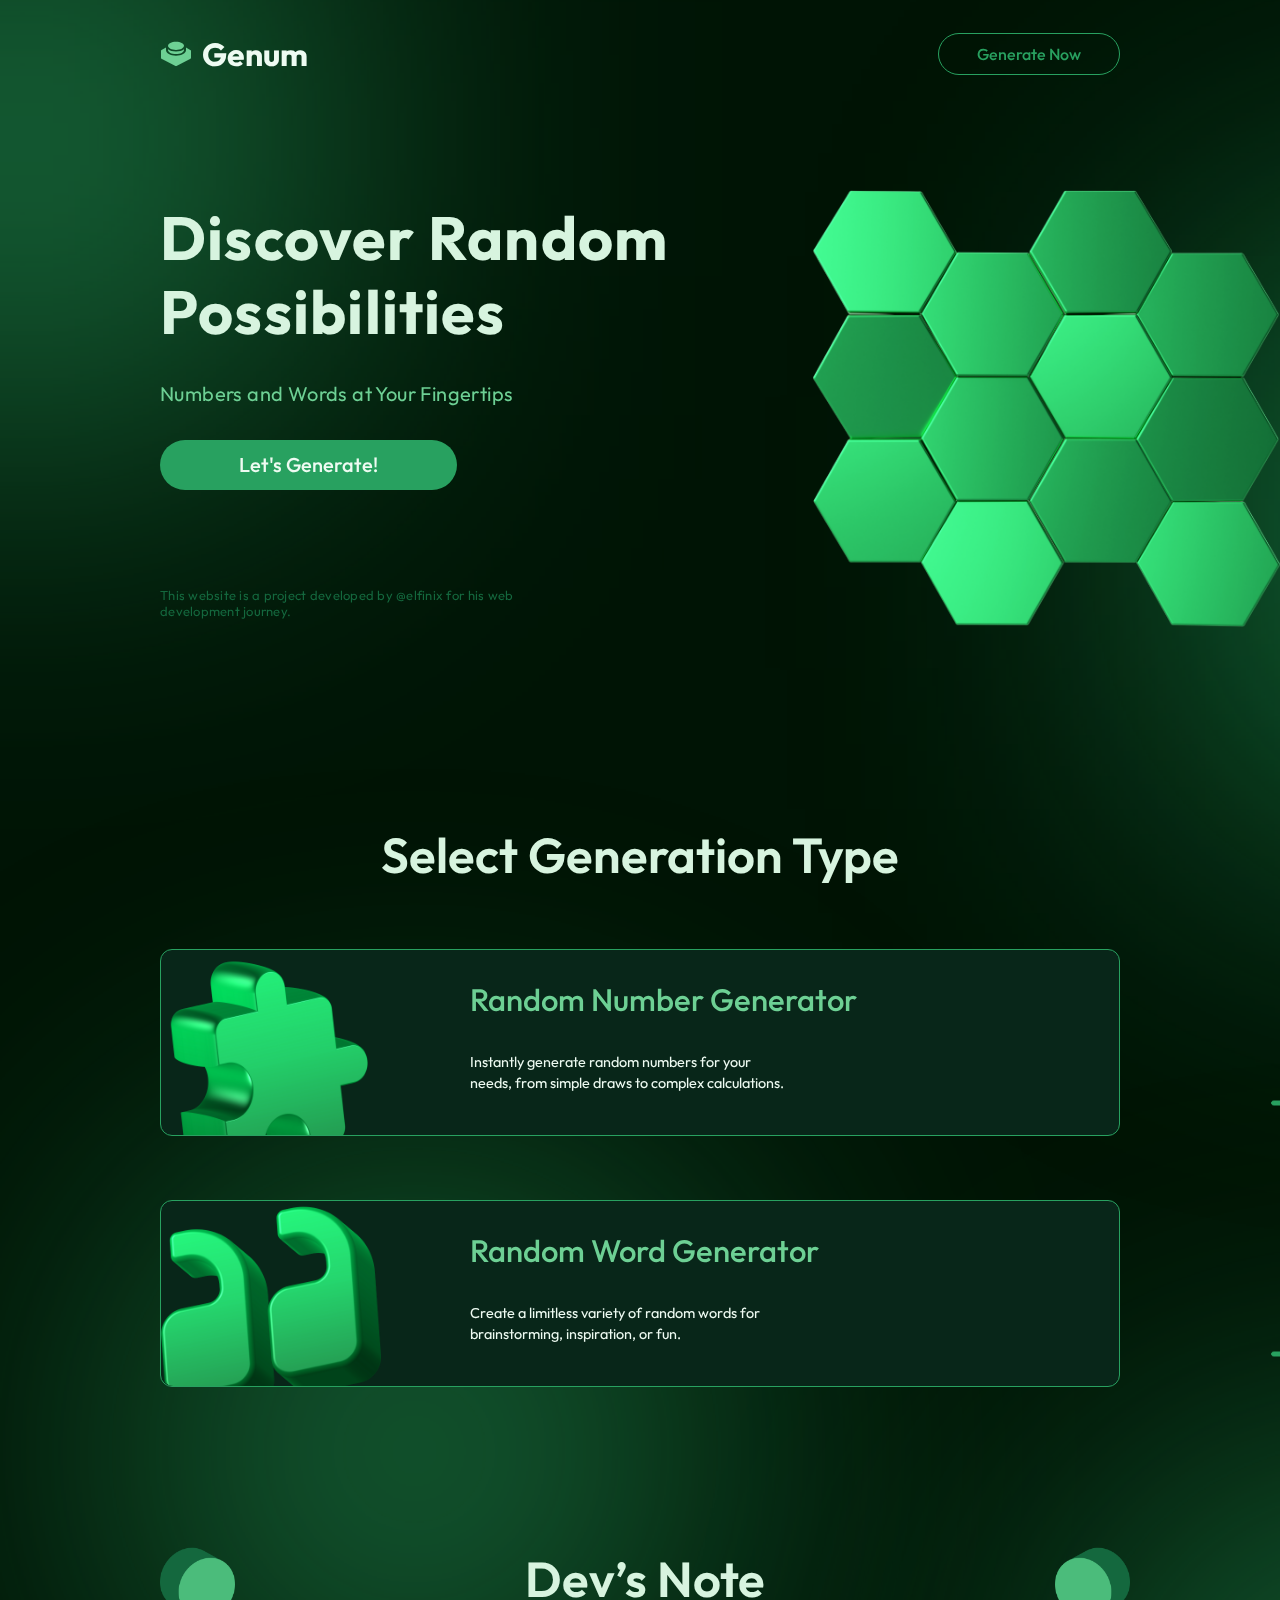
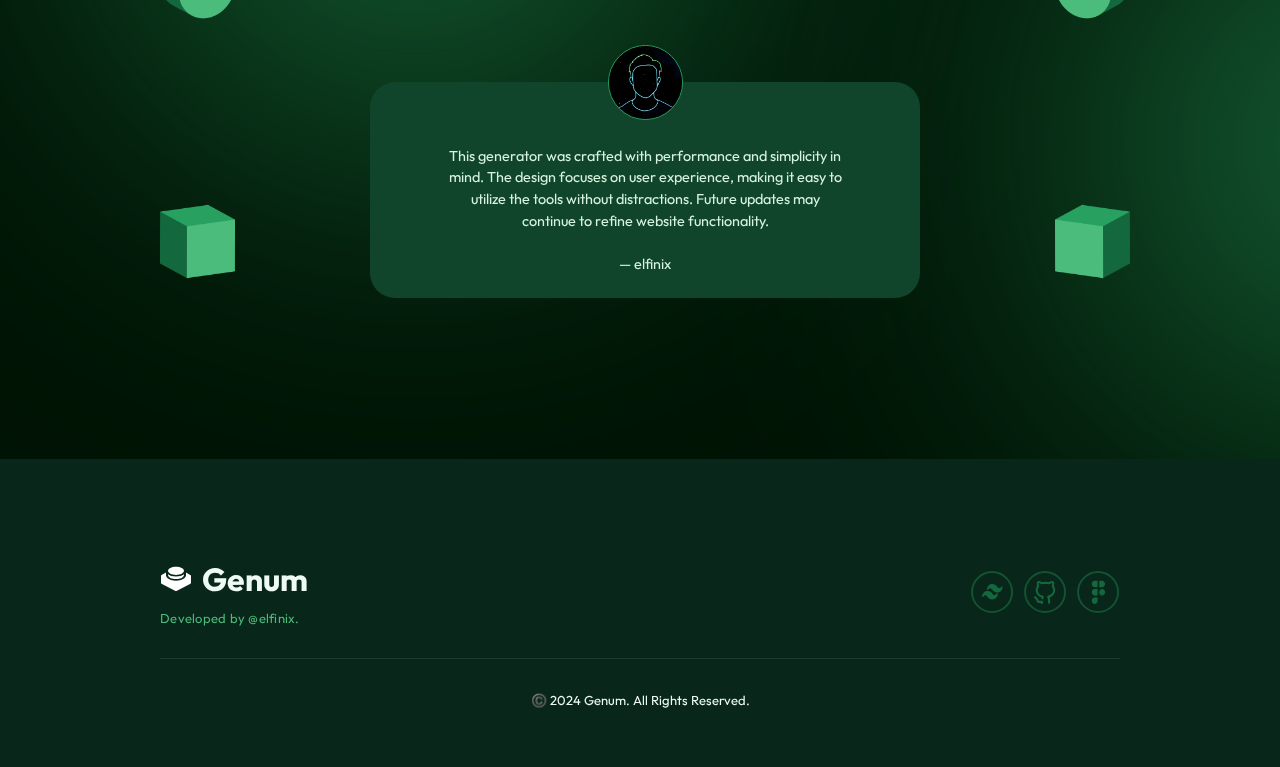
==== index.html @ 38b7992d "Initial commit" ====
<!DOCTYPE html>
<html lang="en">
    <head>
        <meta charset="UTF-8" />
        <meta name="viewport" content="width=device-width, initial-scale=1.0" />
        <meta
            name="description"
            content="Genum is a random generator tool that provides random numbers and words for your needs."
        />
        <meta
            name="keywords"
            content="random generator, random number generator, random word generator"
        />
        <meta name="author" content="elfinix" />
        <link rel="stylesheet" href="./src/css/index.css" />
        <link rel="stylesheet" href="./src/css/global.css" />
        <link rel="stylesheet" href="./src/css/header.css" />
        <link rel="stylesheet" href="./src/css/footer.css" />
        <link rel="stylesheet" href="./src/css/blobs.css" />
        <link rel="icon" href="/src/images/favicon.ico" type="image/x-icon" />
        <title>Genum: Your Random Generator</title>
    </head>

    <body>
        <!-- Background Elements -->
        <div class="blob__blur1"></div>
        <div class="blob__blur2"></div>
        <div class="blob__blur3"></div>
        <div class="blob__blur4"></div>

        <!-- Header -->
        <header class="header__container container">
            <a href="index.html">
                <div class="header__logo">
                    <svg
                        class="logo__svg"
                        xmlns="http://www.w3.org/2000/svg"
                        width="22"
                        height="18"
                        viewBox="0 0 22 18"
                        fill="none"
                    >
                        <g clip-path="url(#clip0_18_470)">
                            <path
                                d="M11 6.1875C7.90625 6.1875 5.5 4.95 5.5 3.375C5.5 1.8 7.90625 0.5625 11 0.5625C14.0938 0.5625 16.5 1.8 16.5 3.375C16.5 4.95 14.0938 6.1875 11 6.1875Z"
                                fill="#6DD094"
                            />
                            <path
                                d="M11 7.31245C8.73125 7.31245 6.7375 6.74995 5.5 5.7937V6.18745C5.5 7.76245 7.90625 8.99995 11 8.99995C14.0938 8.99995 16.5 7.76245 16.5 6.18745V5.7937C15.2625 6.74995 13.2687 7.31245 11 7.31245Z"
                                fill="#6DD094"
                            />
                            <path
                                d="M21.2437 6.5813C21.2437 6.52505 21.2437 6.52505 21.2437 6.5813C21.175 6.4688 21.175 6.41255 21.1063 6.41255L21.0375 6.3563L17.875 4.61255V6.18755C17.875 8.43755 14.9187 10.125 11 10.125C7.08125 10.125 4.125 8.43755 4.125 6.18755V4.61255L1.03125 6.2438C0.9625 6.2438 0.9625 6.30005 0.9625 6.30005C0.89375 6.3563 0.89375 6.41255 0.825 6.4688C0.825 6.4688 0.825 6.4688 0.825 6.52505C0.6875 6.63755 0.6875 6.6938 0.6875 6.75005V11.8125C0.6875 11.9813 0.825 12.2063 1.03125 12.2625L10.6562 17.325H10.725H10.7937C10.8625 17.325 10.9312 17.3813 11 17.3813C11.0688 17.3813 11.1375 17.3813 11.2062 17.325H11.275H11.3438L20.9688 12.2625C21.175 12.15 21.3125 11.9813 21.3125 11.8125V6.75005C21.3125 6.6938 21.3125 6.63755 21.2437 6.5813Z"
                                fill="#6DD094"
                            />
                        </g>
                        <defs>
                            <clipPath id="clip0_18_470">
                                <rect width="22" height="18" fill="white" />
                            </clipPath>
                        </defs>
                    </svg>
                    <h1 class="logo__text">Genum</h1>
                </div>
            </a>

            <div class="header__action">
                <a href="index.html#generate">
                    <button class="header__button">Generate Now</button>
                </a>
            </div>
        </header>

        <main>
            <!-- Hero -->
            <section class="hero__container container">
                <div class="hero__left">
                    <div class="hero__left__feat">
                        <h1 class="hero__h1">Discover Random Possibilities</h1>
                        <p class="hero__caption">
                            Numbers and Words at Your Fingertips
                        </p>
                        <a href="index.html#generate">
                            <button class="hero__button">
                                Let's Generate!
                            </button>
                        </a>
                    </div>
                    <p class="hero__note">
                        This website is a project developed by @elfinix for his
                        web development journey.
                    </p>
                </div>
                <div class="hero__right">
                    <img
                        src="./src/images/hero-img.png"
                        alt=""
                        class="hero__img"
                    />
                </div>
            </section>

            <!-- Generation Type -->
            <section class="menu__container container" id="generate">
                <h2 class="landing__h2">Select Generation Type</h2>
                <a href="./number-generator.html">
                    <div class="gen__container">
                        <div class="img__container">
                            <img
                                src="./src/images/menu_num.png"
                                alt=""
                                class="gen_img"
                            />
                        </div>
                        <div class="gen-text__container">
                            <h3 class="gen__title clickable__title">
                                Random Number Generator
                            </h3>
                            <p class="gen__body">
                                Instantly generate random numbers for your
                                needs, from simple draws to complex
                                calculations.
                            </p>
                        </div>
                        <svg
                            class="gen__arow"
                            xmlns="http://www.w3.org/2000/svg"
                            width="28"
                            height="26"
                            viewBox="0 0 28 26"
                            fill="none"
                        >
                            <path
                                d="M14.0629 1.09252L14.0629 1.09253C13.3124 1.87195 13.3124 3.12806 14.0629 3.90748L14.0629 3.90749L20.8928 11H2.44445C1.35295 11 0.5 11.9134 0.5 13C0.5 14.0867 1.35295 15 2.44445 15H20.8928L14.0629 22.0926C13.3124 22.8719 13.3124 24.1281 14.0629 24.9075C14.8237 25.6975 16.0653 25.6975 16.826 24.9075L26.9371 14.4075C27.6876 13.6281 27.6876 12.3719 26.9371 11.5925L16.826 1.09252C16.826 1.09252 16.826 1.09252 16.826 1.09252C16.0653 0.302492 14.8237 0.302495 14.0629 1.09252Z"
                                fill="#28A160"
                                stroke="#28A160"
                            />
                        </svg>
                    </div>
                </a>

                <a href="./word-generator.html">
                    <div class="gen__container">
                        <div class="img__container">
                            <img
                                src="./src/images/menu_text.png"
                                alt=""
                                class="gen_img"
                            />
                        </div>
                        <div class="gen-text__container">
                            <h3 class="gen__title clickable__title">
                                Random Word Generator
                            </h3>
                            <p class="gen__body">
                                Create a limitless variety of random words for
                                brainstorming, inspiration, or fun.
                            </p>
                        </div>
                        <svg
                            class="gen__arow"
                            xmlns="http://www.w3.org/2000/svg"
                            width="28"
                            height="26"
                            viewBox="0 0 28 26"
                            fill="none"
                        >
                            <path
                                d="M14.0629 1.09252L14.0629 1.09253C13.3124 1.87195 13.3124 3.12806 14.0629 3.90748L14.0629 3.90749L20.8928 11H2.44445C1.35295 11 0.5 11.9134 0.5 13C0.5 14.0867 1.35295 15 2.44445 15H20.8928L14.0629 22.0926C13.3124 22.8719 13.3124 24.1281 14.0629 24.9075C14.8237 25.6975 16.0653 25.6975 16.826 24.9075L26.9371 14.4075C27.6876 13.6281 27.6876 12.3719 26.9371 11.5925L16.826 1.09252C16.826 1.09252 16.826 1.09252 16.826 1.09252C16.0653 0.302492 14.8237 0.302495 14.0629 1.09252Z"
                                fill="#28A160"
                                stroke="#28A160"
                            />
                        </svg>
                    </div>
                </a>
            </section>

            <!-- Dev's Note -->
            <section class="dev__container container">
                <div class="graphic__container">
                    <img
                        src="./src/images/el_circle.png"
                        alt=""
                        class="el__circle"
                    />
                    <img
                        src="./src/images/el_square.png"
                        alt=""
                        class="el__square"
                    />
                </div>
                <div class="dev-main__container">
                    <h2 class="dev__h2">Dev’s Note</h2>
                    <div class="dev-quote__container">
                        <div class="dev-image__holder">
                            <img
                                src="./src/images/dev.jpg"
                                alt=""
                                class="dev__image"
                            />
                        </div>
                        <p class="dev__quote">
                            This generator was crafted with performance and
                            simplicity in mind. The design focuses on user
                            experience, making it easy to utilize the tools
                            without distractions. Future updates may continue to
                            refine website functionality.<br /><br />— elfinix
                        </p>
                    </div>
                    <div class="dev__rect"></div>
                </div>

                <div class="graphic__container">
                    <img
                        src="./src/images/el_circle.png"
                        alt=""
                        class="el__circle el--reversed"
                    />
                    <img
                        src="./src/images/el_square.png"
                        alt=""
                        class="el__square el--reversed"
                    />
                </div>
            </section>
        </main>

        <!-- Footer -->
        <footer class="footer__container container">
            <div class="footer__group">
                <div class="footer__system-info">
                    <div class="footer__logo">
                        <svg
                            class="logo__svg"
                            xmlns="http://www.w3.org/2000/svg"
                            width="22"
                            height="18"
                            viewBox="0 0 22 18"
                            fill="none"
                        >
                            <g clip-path="url(#clip0_48_561)">
                                <path
                                    d="M11 6.1875C7.90625 6.1875 5.5 4.95 5.5 3.375C5.5 1.8 7.90625 0.5625 11 0.5625C14.0938 0.5625 16.5 1.8 16.5 3.375C16.5 4.95 14.0938 6.1875 11 6.1875Z"
                                    fill="white"
                                />
                                <path
                                    d="M11 7.31245C8.73125 7.31245 6.7375 6.74995 5.5 5.7937V6.18745C5.5 7.76245 7.90625 8.99995 11 8.99995C14.0938 8.99995 16.5 7.76245 16.5 6.18745V5.7937C15.2625 6.74995 13.2688 7.31245 11 7.31245Z"
                                    fill="white"
                                />
                                <path
                                    d="M21.2437 6.5813C21.2437 6.52505 21.2437 6.52505 21.2437 6.5813C21.175 6.4688 21.175 6.41255 21.1063 6.41255L21.0375 6.3563L17.875 4.61255V6.18755C17.875 8.43755 14.9187 10.125 11 10.125C7.08125 10.125 4.125 8.43755 4.125 6.18755V4.61255L1.03125 6.2438C0.9625 6.2438 0.9625 6.30005 0.9625 6.30005C0.89375 6.3563 0.89375 6.41255 0.825 6.4688C0.825 6.4688 0.825 6.4688 0.825 6.52505C0.6875 6.63755 0.6875 6.6938 0.6875 6.75005V11.8125C0.6875 11.9813 0.825 12.2063 1.03125 12.2625L10.6562 17.325H10.725H10.7937C10.8625 17.325 10.9312 17.3813 11 17.3813C11.0688 17.3813 11.1375 17.3813 11.2062 17.325H11.275H11.3438L20.9688 12.2625C21.175 12.15 21.3125 11.9813 21.3125 11.8125V6.75005C21.3125 6.6938 21.3125 6.63755 21.2437 6.5813Z"
                                    fill="white"
                                />
                            </g>
                            <defs>
                                <clipPath id="clip0_48_561">
                                    <rect width="22" height="18" fill="white" />
                                </clipPath>
                            </defs>
                        </svg>
                        <h1>Genum</h1>
                    </div>
                    <p class="footer__developer">Developed by @elfinix.</p>
                </div>
                <div class="footer__array-logo">
                    <svg
                        class="footer__logo-conns"
                        id="tailwindLogo"
                        xmlns="http://www.w3.org/2000/svg"
                        width="43"
                        height="42"
                        viewBox="0 0 43 42"
                        fill="none"
                    >
                        <circle
                            cx="21.0645"
                            cy="21"
                            r="20"
                            stroke="#135233"
                            stroke-width="2"
                        />
                        <path
                            d="M21.3416 13C19.9269 13 18.7106 13.4263 17.7559 14.3399C16.8081 15.247 16.188 16.5674 15.844 18.2133C15.769 18.5724 15.9327 18.9406 16.2343 19.091C16.536 19.2414 16.8908 19.1317 17.0803 18.8296C17.5169 18.1332 17.9528 17.7148 18.3717 17.5001C18.7773 17.2921 19.2146 17.25 19.7154 17.3998C20.2208 17.5509 20.6121 17.9936 21.2263 18.7394L21.2462 18.7635C21.7092 19.3258 22.274 20.0117 23.0466 20.5439C23.8482 21.0961 24.8458 21.4671 26.1679 21.4671C27.5825 21.4671 28.7988 21.0408 29.7536 20.1272C30.7013 19.2201 31.3214 17.8997 31.6654 16.2539C31.7404 15.8947 31.5767 15.5265 31.275 15.3761C30.9735 15.2257 30.6185 15.3354 30.4291 15.6375C29.9925 16.3339 29.5567 16.7523 29.1377 16.967C28.7321 17.175 28.2948 17.2171 27.794 17.0673C27.2886 16.9162 26.8973 16.4735 26.2831 15.7277L26.2633 15.7036C25.8002 15.1413 25.2354 14.4554 24.4629 13.9232C23.6612 13.371 22.6637 13 21.3416 13Z"
                            fill="#14683E"
                        />
                        <path
                            d="M16.5157 19.9277C15.101 19.9277 13.8847 20.354 12.93 21.2676C11.9822 22.1747 11.3621 23.4951 11.0181 25.141C10.943 25.5002 11.1067 25.8683 11.4084 26.0187C11.7101 26.1691 12.0649 26.0595 12.2544 25.7573C12.691 25.061 13.1269 24.6425 13.5457 24.4278C13.9514 24.2199 14.3886 24.1777 14.8895 24.3275C15.3949 24.4787 15.7861 24.9213 16.4004 25.6672L16.4202 25.6912C16.8832 26.2535 17.4481 26.9394 18.2206 27.4716C19.0223 28.0239 20.0198 28.3949 21.3419 28.3949C22.7566 28.3949 23.9729 27.9686 24.9276 27.0549C25.8754 26.1478 26.4955 24.8274 26.8395 23.1816C26.9145 22.8224 26.7508 22.4542 26.4491 22.3038C26.1476 22.1534 25.7926 22.2631 25.6032 22.5653C25.1666 23.2616 24.7307 23.68 24.3118 23.8947C23.9062 24.1027 23.4689 24.1448 22.9681 23.9951C22.4627 23.8439 22.0714 23.4012 21.4572 22.6554L21.4373 22.6313C20.9743 22.069 20.4095 21.3831 19.6369 20.851C18.8353 20.2988 17.8378 19.9277 16.5157 19.9277Z"
                            fill="#14683E"
                        />
                    </svg>
                    <svg
                        class="footer__logo-conns"
                        id="githubLogo"
                        xmlns="http://www.w3.org/2000/svg"
                        width="43"
                        height="42"
                        viewBox="0 0 43 42"
                        fill="none"
                    >
                        <circle
                            cx="21.0645"
                            cy="21"
                            r="20"
                            stroke="#135233"
                            stroke-width="2"
                        />
                        <path
                            d="M11.9754 25.6417C11.6559 25.1624 11.0083 25.0329 10.529 25.3524C10.0497 25.6719 9.92021 26.3195 10.2397 26.7988C10.4756 27.1527 10.7578 27.4434 10.9975 27.683C11.0417 27.7272 11.0846 27.7699 11.1265 27.8115C11.3273 28.0109 11.5045 28.187 11.6826 28.396C12.0763 28.8582 12.4691 29.4806 12.6924 30.5969C12.7918 31.0941 13.1492 31.3619 13.3472 31.479C13.562 31.6058 13.7967 31.6806 13.9897 31.7293C14.3848 31.8289 14.8643 31.8806 15.3193 31.9108C15.8189 31.9439 16.3602 31.9547 16.8442 31.9576C16.8446 32.5333 17.3114 32.9999 17.8873 32.9999C18.4633 32.9999 18.9303 32.5329 18.9303 31.9569V30.9139C18.9303 30.3378 18.4633 29.8708 17.8873 29.8708C17.7889 29.8708 17.6825 29.8711 17.5699 29.8716C16.9578 29.8734 16.1599 29.8758 15.4572 29.8293C15.1184 29.8069 14.8398 29.7751 14.6355 29.7362C14.321 28.5013 13.8128 27.6797 13.2706 27.0432C13.0309 26.7619 12.7826 26.5157 12.5807 26.3155C12.5429 26.278 12.5068 26.2421 12.4726 26.2079C12.2396 25.975 12.0872 25.8094 11.9754 25.6417Z"
                            fill="#14683E"
                        />
                        <path
                            d="M12.7496 12.1328C12.8103 11.0584 13.067 10.5912 13.803 10.216C14.5949 9.81218 15.8439 10.0001 17.3136 10.7443C17.9466 11.065 18.0111 11.0716 19.1205 10.9293C20.5951 10.7402 22.4935 10.7409 23.8546 10.9311C24.8838 11.0749 24.9514 11.0677 25.586 10.7463C27.6721 9.68991 29.3192 9.75904 29.9156 10.928C30.2133 11.5115 30.2686 13.0255 30.0377 14.2743C29.9098 14.9666 29.9233 15.053 30.2316 15.5073C32.4008 18.7039 30.8378 23.8854 27.1208 25.8191C26.8364 25.9671 26.5967 26.0587 26.4013 26.1332C25.8015 26.3623 25.6194 26.4319 25.8399 27.4861C25.946 27.9933 26.0739 29.2541 26.1242 30.2881C26.215 32.1572 26.2137 32.1703 25.8859 32.5516C25.4397 33.0703 24.7965 33.0791 24.3608 32.5724C24.0765 32.2419 24.0488 32.0859 24.0488 30.811C24.0488 28.927 23.8423 27.6747 23.3543 26.6017C22.7741 25.3247 23.2042 24.8485 24.5312 24.5632C26.3756 24.1664 27.8161 23.0282 28.619 21.3331C29.3824 19.7219 29.4974 17.4952 28.1173 16.141C27.7248 15.6746 27.6975 15.2521 27.9778 13.9782C28.0825 13.5021 28.1703 12.8878 28.1729 12.6131C28.1769 12.1791 28.1373 12.1136 27.8708 12.1136C27.7022 12.1136 27.0578 12.359 26.4391 12.6588L25.4515 13.1374C25.3617 13.1809 25.2613 13.1976 25.1622 13.1863C22.6511 12.898 20.2651 12.8936 17.7417 13.1874C17.6423 13.199 17.5414 13.1822 17.4513 13.1385L16.4643 12.6596C15.8455 12.3592 15.2011 12.1136 15.0325 12.1136C14.6427 12.1136 14.6368 12.4014 14.9922 14.1114C15.2092 15.1557 15.3553 15.3884 14.7278 16.2235C13.7872 17.4751 13.5523 19.0294 14.0567 20.6625C14.6924 22.7204 16.249 24.1106 18.4375 24.5744C19.7568 24.8541 20.1017 25.2189 19.5979 26.7317C19.2013 27.9222 18.9506 28.2291 18.3743 28.2291C17.5989 28.2291 17.1131 27.5574 17.3804 26.8545C17.4982 26.5447 17.4632 26.5116 16.7368 26.2467C14.5194 25.4383 12.8234 23.6262 12.048 21.2369C11.4486 19.3902 11.7123 16.9866 12.6738 15.5338C13.0012 15.0392 13.0062 14.9972 12.8535 14.0503C12.767 13.5142 12.7203 12.6514 12.7496 12.1328Z"
                            fill="#14683E"
                        />
                    </svg>
                    <svg
                        class="footer__logo-conns"
                        id="figmaLogo"
                        xmlns="http://www.w3.org/2000/svg"
                        width="43"
                        height="42"
                        viewBox="0 0 43 42"
                        fill="none"
                    >
                        <circle
                            cx="21.0645"
                            cy="21"
                            r="20"
                            stroke="#135233"
                            stroke-width="2"
                        />
                        <path
                            fill-rule="evenodd"
                            clip-rule="evenodd"
                            d="M17.6681 18.1243C16.0645 18.1243 14.7646 19.5682 14.7646 21.3497C14.7646 23.1312 16.0646 24.5754 17.6681 24.5754H20.5717V21.4147C20.5714 21.3931 20.5713 21.3714 20.5713 21.3497C20.5713 21.3281 20.5714 21.3063 20.5717 21.2847V18.1243H17.6681ZM20.5717 16.2513H17.6681C16.0646 16.2513 14.7646 14.8072 14.7646 13.0257C14.7646 11.2442 16.0646 9.80005 17.6681 9.80005H20.5717V16.2513ZM22.2576 9.80005V16.2513L25.1604 16.2511C26.764 16.2511 28.0644 14.8071 28.0644 13.0257C28.0644 11.2442 26.7644 9.80005 25.1608 9.80005H22.2576ZM25.1606 18.1241C23.5726 18.1243 22.2824 19.5405 22.2576 21.298V21.4014C22.2824 23.1591 23.5727 24.5754 25.1608 24.5754C26.7644 24.5754 28.0644 23.1312 28.0644 21.3497C28.0644 19.5682 26.7641 18.1241 25.1606 18.1241ZM17.6681 26.4484C16.0646 26.4484 14.7644 27.8928 14.7644 29.6743C14.7644 31.4559 16.0644 32.9 17.668 32.9C19.2716 32.9 20.5715 31.4559 20.5715 29.6743L20.5717 26.4484H17.6681Z"
                            fill="#14683E"
                        />
                    </svg>
                </div>
            </div>

            <div class="footer__line"></div>

            <p class="footer__text">©️ 2024 Genum. All Rights Reserved.</p>
        </footer>
    </body>
</html>
---- src/css/index.css ----
/* HERO */

.hero__container {
    position: relative;
    padding: 6.25rem 10rem;

    display: flex;
    justify-content: space-between;
    align-items: center;
    gap: 6.4375rem;
    flex-shrink: 0;
}

.hero__left {
    display: flex;
    width: 34.375rem;
    flex-direction: column;
    align-items: flex-start;
    gap: 6.125rem;
    flex-shrink: 0;
}

.hero__left__feat {
    display: flex;
    flex-direction: column;
    align-items: flex-start;
    gap: 2.125rem;
    flex-shrink: 0;
}

.hero__h1 {
    align-self: stretch;
    color: var(--emerald-100, #d7f4df);

    /* H1 - Hero */
    font-family: Outfit;
    font-size: 3.8125rem;
    font-style: normal;
    font-weight: 700;
    line-height: 120%; /* 4.575rem */
    letter-spacing: 0.07625rem;
}

.hero__caption {
    align-self: stretch;
    color: var(--emerald-300, #6dd094);

    /* Hero Caption */
    font-family: Outfit;
    font-size: 1.25rem;
    font-style: normal;
    font-weight: 400;
    line-height: 120%; /* 1.5rem */
    letter-spacing: 0.025rem;
}

.hero__button {
    all: unset;
    border-radius: 3.125rem;
    background: var(--emerald-500, #28a160);
    padding: var(--button-padding);

    color: var(--emerald-50);
    text-align: center;

    /* Button Text */
    font-family: Outfit;
    font-size: 1.25rem;
    font-style: normal;
    font-weight: 500;
    line-height: 1.375rem; /* 110% */
    transition: all 0.2s ease;
}

.hero__button:hover {
    background: var(--emerald-600);
    color: var(--emerald-50);
}

.hero__note {
    width: 23.9375rem;
    color: var(--emerald-700, #14683e);
    font-family: Outfit;
    font-size: 0.8125rem;
    font-style: normal;
    font-weight: 400;
    line-height: 120%; /* 0.975rem */
    letter-spacing: 0.01625rem;
}

.hero__img {
    width: 29.1875rem;
    height: 29.1875rem;
    flex-shrink: 0;
}

/* GEN TYPE */
.menu__container {
    position: relative;
    padding: 5rem 10rem;

    display: flex;
    flex-direction: column;
    justify-content: center;
    align-items: flex-start;
    gap: 4rem;
    align-self: stretch;
}

.landing__h2 {
    color: var(--emerald-100, #d7f4df);
    text-align: center;
    width: 100%;

    /* H2 - Landing */
    font-family: Outfit;
    font-size: 3.0625rem;
    font-style: normal;
    font-weight: 600;
    line-height: 120%; /* 3.675rem */
}

a {
    width: 100%;
}

.gen__container {
    border-radius: 0.75rem;
    border: 1px solid var(--emerald-500, #28a160);
    background: var(--emerald-950, #082619);
    height: 11.6875rem;

    display: flex;

    transition: all 0.3s ease;
}

.gen__container:hover {
    transform: translateX(2rem);
    cursor: pointer;
}

.img__container {
    height: 11.58rem;
    border-radius: 0.78rem;
    overflow: hidden;
}

.gen_img {
    height: 13.75rem;
    flex-shrink: 0;
}

.gen-text__container {
    position: relative;
    padding-top: 1.87rem;
    padding-left: 5.56rem;
    display: flex;
    flex-direction: column;
    align-items: flex-start;
    gap: 2.0625rem;
}

.gen__title {
    align-self: stretch;

    color: var(--emerald-300, #6dd094);

    /* H4 */
    font-family: Outfit;
    font-size: 1.9375rem;
    font-style: normal;
    font-weight: 500;
    line-height: normal;
    transition: all 0.2s ease;
}

.clickable__title:hover {
    color: var(--emerald-500, #28a160);
    cursor: pointer;
}

.gen__body {
    width: 20rem;
    color: var(--emerald-50, #eefbf2);

    /* Body Text */
    font-family: Outfit;
    font-size: 0.9rem;
    font-style: normal;
    font-weight: 400;
    line-height: 150%; /* 1.21875rem */
}

.gen__arow {
    position: absolute;
    margin-top: calc(8.75rem);
    margin-left: calc(66.9rem + 2.5rem);

    flex-shrink: 0;
    fill: var(--emerald-500, #28a160);
    stroke-width: 1px;
    stroke: var(--emerald-500, #28a160);
}

/* DEV'S NOTE */
.dev__container {
    position: relative;
    padding: 5rem 10rem;

    display: flex;
    justify-content: space-between;
    align-items: center;
    gap: 13.125rem;
}

.graphic__container {
    display: flex;
    flex-direction: column;
    align-items: flex-start;
    gap: 11.4375rem;
}

.el__circle {
    height: 4.625rem;
    align-self: stretch;
}

.el__square {
    height: 4.6875rem;
    align-self: stretch;
}

.el--reversed {
    transform: scaleX(-1);
}

.dev-main__container {
    display: flex;
    width: 34.375rem;
    flex-direction: column;
    align-items: center;
    gap: 2.25rem;
}

.dev__h2 {
    align-self: stretch;
    color: var(--emerald-100, #d7f4df);
    text-align: center;
    font-family: Outfit;
    font-size: 3.0625rem;
    font-style: normal;
    font-weight: 600;
    line-height: 120%; /* 3.675rem */
}

.dev-quote__container {
    display: flex;
    width: 25rem;
    flex-direction: column;
    align-items: center;
    gap: 1.625rem;
}

.dev-image__holder {
    width: 4.6875rem;
    height: 4.6875rem;

    border-radius: 4.6875rem;
    border: 1px solid var(--emerald-500, #28a160);
}

.dev__image {
    width: 100%;
    border-radius: 4.6875rem;
}

.dev__quote {
    color: var(--emerald-100, #d7f4df);
    text-align: center;

    /* Body Text */
    font-family: Outfit;
    font-size: 0.9rem;
    font-style: normal;
    font-weight: 400;
    line-height: 150%; /* 1.21875rem */
}

.dev__rect {
    position: absolute;
    margin-top: 8.25rem;
    width: 34.375rem;
    height: 13.5rem;
    flex-shrink: 0;

    border-radius: 1.5625rem;
    background: var(--emerald-900, #10442b);
    z-index: -1;
}
---- src/css/global.css ----
@import url("https://fonts.googleapis.com/css2?family=Outfit:wght@100..900&display=swap");
@import url("https://fonts.googleapis.com/css2?family=Roboto:ital,wght@0,100;0,300;0,400;0,500;0,700;0,900;1,100;1,300;1,400;1,500;1,700;1,900&display=swap");

:root {
    --emerald-50: #eefbf2;
    --emerald-100: #d7f4df;
    --emerald-200: #b2e8c4;
    --emerald-300: #6dd094;
    --emerald-400: #4bbc7b;
    --emerald-500: #28a160;
    --emerald-600: #1a814b;
    --emerald-700: #14683e;
    --emerald-800: #135233;
    --emerald-900: #10442b;
    --emerald-950: #082619;

    --button-padding: 0.88rem 4.94rem;
}

html {
    scroll-behavior: smooth;
}

* {
    box-sizing: border-box;
    margin: 0;
    padding: 0;
    font-family: "Outfit", sans-serif;
}

body {
    background: #001405;
    color: var(--emerald-50);
    overflow-x: hidden;
}

button:hover {
    cursor: pointer;
}

a {
    text-decoration: none;
}
---- src/css/header.css ----
/* HEADER */

.header__container {
    display: flex;
    padding: 0 10rem;
    padding-top: 2.06rem;
    justify-content: space-between;
    align-items: center;
}

.header__container a {
    width: 100%;
}

.header__logo {
    display: flex;
    align-items: center;
    gap: 0.625rem;
}

.logo__svg {
    width: 2rem;
    height: 2rem;
}

.logo__text {
    color: var(--emerald-50);
}

.header__action {
    width: 100%;
    display: flex;
    justify-content: flex-end;
}

.header__action a {
    display: flex;
    justify-content: flex-end;
}

.header__button {
    all: unset;
    color: var(--emerald-500, #28a160);
    text-align: center;
    font-family: Outfit;
    font-size: 1rem;
    font-style: normal;
    font-weight: 500;
    line-height: 1.375rem; /* 137.5% */

    padding: 0.56rem 2.38rem;

    border-radius: 6.25rem;
    border: 1px solid var(--emerald-500, #28a160);
    transition: all 0.2s ease;
}

.header__button:hover {
    background: var(--emerald-600);
    color: var(--emerald-50);
}
---- src/css/footer.css ----
/* FOOTER */
.footer__container {
    position: relative;
    padding: 6.25rem 10rem;
    padding-bottom: 3.5rem;
    margin-top: 6.25rem;

    display: flex;
    flex-direction: column;
    align-items: center;
    gap: 2rem;
    background: var(--emerald-950, #082619);
}

.footer__group {
    display: flex;
    justify-content: space-between;
    align-items: center;
    align-self: stretch;
}

.footer__system-info {
    display: flex;
    width: 10.5625rem;
    flex-direction: column;
    align-items: flex-start;
    gap: 0.75rem;
}

.footer__logo {
    display: flex;
    align-items: center;
    gap: 0.625rem;
}

.footer__developer {
    align-self: stretch;

    color: var(--emerald-400, #4bbc7b);
    font-family: Outfit;
    font-size: 0.8125rem;
    font-style: normal;
    font-weight: 400;
    line-height: 120%; /* 0.975rem */
    letter-spacing: 0.01625rem;
}

.footer__array-logo {
    display: flex;
    align-items: center;
    gap: 0.625rem;
}

.footer__line {
    width: 100%;
    height: 0.0625rem;

    opacity: 0.12;
    background: var(--emerald-200);
}

.footer__text {
    align-self: stretch;

    color: var(--emerald-50);
    text-align: center;

    /* Body Text */
    font-family: Outfit;
    font-size: 0.8125rem;
    font-style: normal;
    font-weight: 400;
    line-height: 150%; /* 1.21875rem */
}

#tailwindLogo,
#tailwindLogo circle,
#tailwindLogo path {
    transition: all 0.3s ease;
    cursor: pointer;
}

#tailwindLogo:hover circle {
    stroke: var(--emerald-300);
}

#tailwindLogo:hover path {
    fill: var(--emerald-300);
}

#githubLogo,
#githubLogo circle,
#githubLogo path {
    transition: all 0.3s ease;
    cursor: pointer;
}

#githubLogo:hover circle {
    stroke: var(--emerald-300);
}

#githubLogo:hover path {
    fill: var(--emerald-300);
}

#figmaLogo,
#figmaLogo circle,
#figmaLogo path {
    transition: all 0.3s ease;
    cursor: pointer;
}

#figmaLogo:hover circle {
    stroke: var(--emerald-300);
}

#figmaLogo:hover path {
    fill: var(--emerald-300);
}
---- src/css/blobs.css ----
/* BLOBS */

.blob__blur1 {
    position: absolute;
    width: 34.8rem;
    height: 34.6rem;
    margin-top: -4.3rem;
    margin-left: -16rem;
    /* margin-right: 70.9rem;
    margin-bottom: 111rem; */
    top: -69px;

    background: #28a160;
    opacity: 0.65;
    filter: blur(200px);
    z-index: -1;
}

.blob__blur2 {
    position: absolute;
    width: 34.8rem;
    height: 34.6rem;
    margin-top: 20.3rem;
    margin-left: 75.3rem;
    /* margin-right: -20rem;
    margin-bottom: 86.6rem; */
    top: -69px;

    background: #1a814b;
    opacity: 0.88;
    filter: blur(200px);
    backdrop-filter: blur(25px);
    z-index: -1;
}

.blob__blur3 {
    position: absolute;
    width: 34.8rem;
    height: 34.6rem;
    margin-top: 73.4rem;
    margin-left: 8.5rem;
    /* margin-right: 46.7rem;
    margin-bottom: 33.4rem; */

    background: #28a160;
    opacity: 0.65;
    filter: blur(200px);
    border-radius: 80%;
    z-index: -1;
}

.blob__blur4 {
    position: absolute;
    width: 34.8rem;
    height: 34.6rem;
    margin-top: 91.6rem;
    margin-left: 68.1rem;
    /* margin-right: -13rem;
    margin-bottom: 15.3rem; */

    background: #28a160;
    opacity: 0.65;
    filter: blur(200px);
    border-radius: 100%;
    z-index: -1;
}
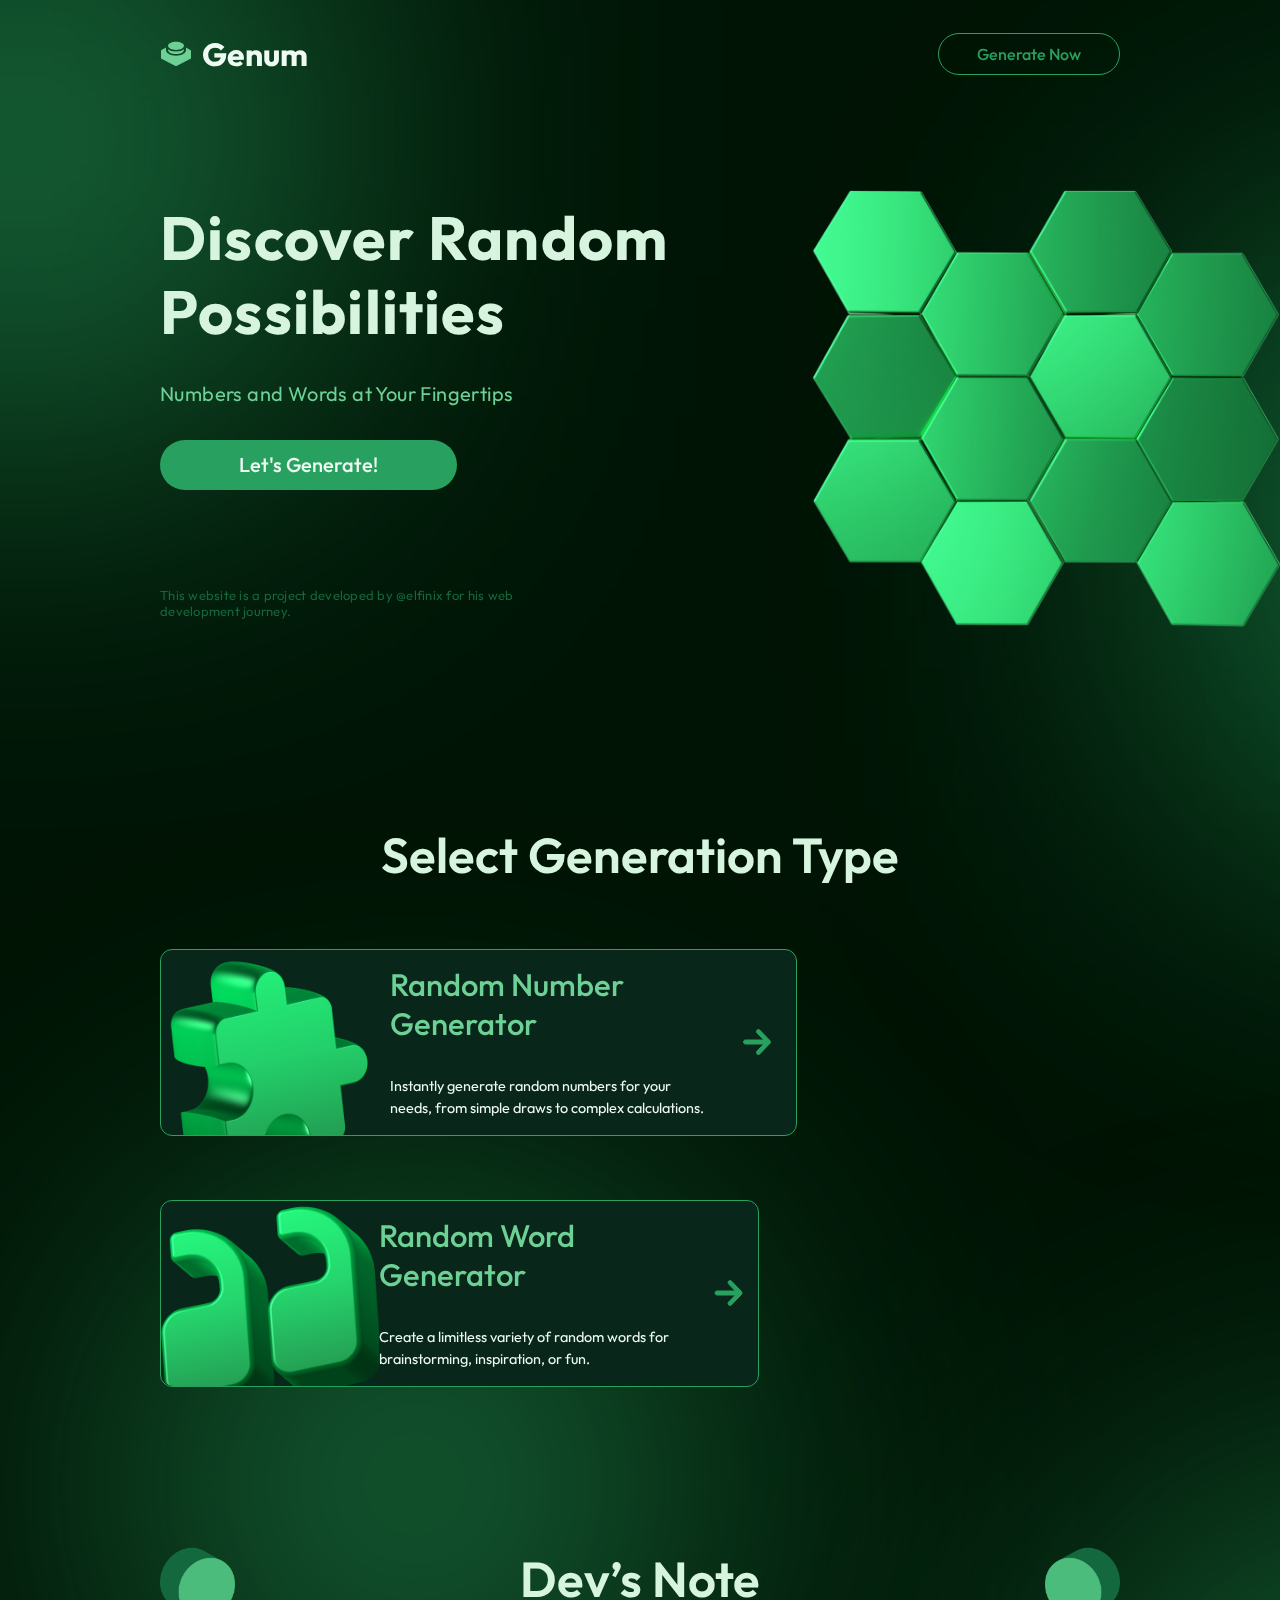
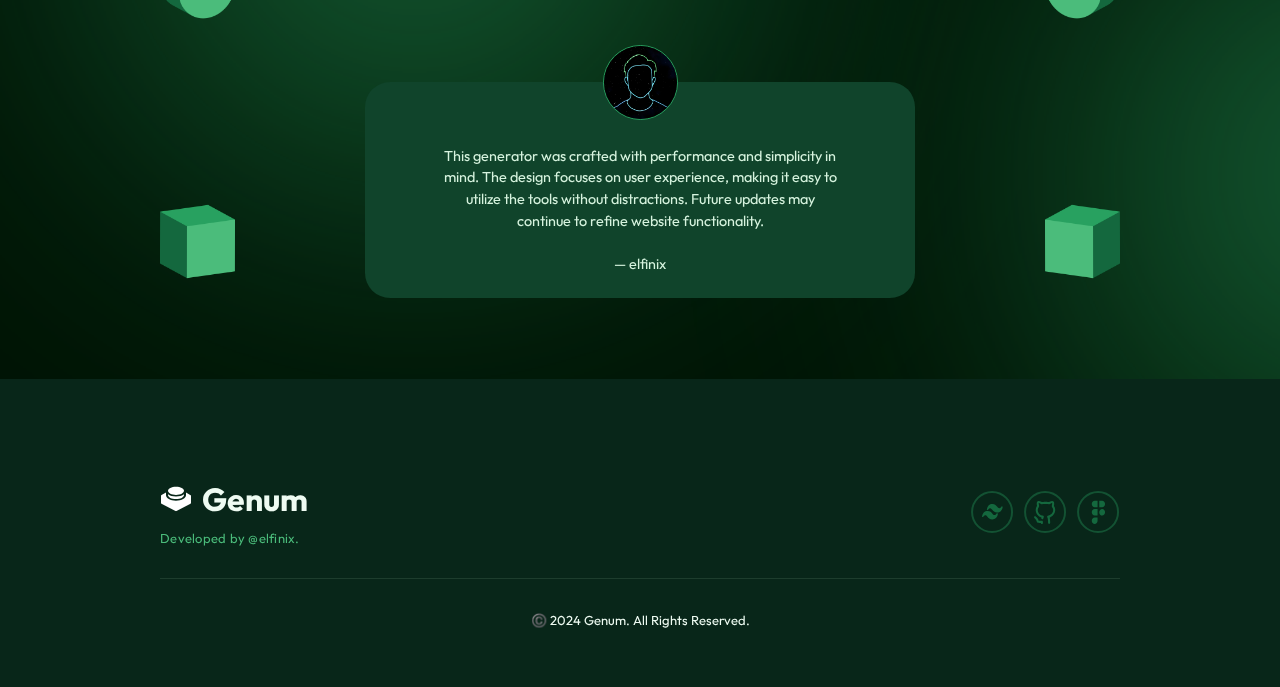
==== commit 7d5768e5: "More code cleaning" ====
--- a/index.html
+++ b/index.html
@@ -7,10 +7,7 @@
             name="description"
             content="Genum is a random generator tool that provides random numbers and words for your needs."
         />
-        <meta
-            name="keywords"
-            content="random generator, random number generator, random word generator"
-        />
+        <meta name="keywords" content="random generator, random number generator, random word generator" />
         <meta name="author" content="elfinix" />
         <link rel="stylesheet" href="./src/css/index.css" />
         <link rel="stylesheet" href="./src/css/global.css" />
@@ -77,26 +74,17 @@
                 <div class="hero__left">
                     <div class="hero__left__feat">
                         <h1 class="hero__h1">Discover Random Possibilities</h1>
-                        <p class="hero__caption">
-                            Numbers and Words at Your Fingertips
-                        </p>
+                        <p class="hero__caption">Numbers and Words at Your Fingertips</p>
                         <a href="index.html#generate">
-                            <button class="hero__button">
-                                Let's Generate!
-                            </button>
+                            <button class="hero__button">Let's Generate!</button>
                         </a>
                     </div>
                     <p class="hero__note">
-                        This website is a project developed by @elfinix for his
-                        web development journey.
+                        This website is a project developed by @elfinix for his web development journey.
                     </p>
                 </div>
                 <div class="hero__right">
-                    <img
-                        src="./src/images/hero-img.png"
-                        alt=""
-                        class="hero__img"
-                    />
+                    <img src="./src/images/hero-img.png" alt="" class="hero__img" />
                 </div>
             </section>
 
@@ -106,24 +94,16 @@
                 <a href="./number-generator.html">
                     <div class="gen__container">
                         <div class="img__container">
-                            <img
-                                src="./src/images/menu_num.png"
-                                alt=""
-                                class="gen_img"
-                            />
+                            <img src="./src/images/menu_num.png" alt="" class="gen_img" />
                         </div>
                         <div class="gen-text__container">
-                            <h3 class="gen__title clickable__title">
-                                Random Number Generator
-                            </h3>
+                            <h3 class="gen__title clickable__title">Random Number Generator</h3>
                             <p class="gen__body">
-                                Instantly generate random numbers for your
-                                needs, from simple draws to complex
-                                calculations.
+                                Instantly generate random numbers for your needs, from simple draws to complex calculations.
                             </p>
                         </div>
                         <svg
-                            class="gen__arow"
+                            class="gen__arrow"
                             xmlns="http://www.w3.org/2000/svg"
                             width="28"
                             height="26"
@@ -142,23 +122,16 @@
                 <a href="./word-generator.html">
                     <div class="gen__container">
                         <div class="img__container">
-                            <img
-                                src="./src/images/menu_text.png"
-                                alt=""
-                                class="gen_img"
-                            />
+                            <img src="./src/images/menu_text.png" alt="" class="gen_img" />
                         </div>
                         <div class="gen-text__container">
-                            <h3 class="gen__title clickable__title">
-                                Random Word Generator
-                            </h3>
+                            <h3 class="gen__title clickable__title">Random Word Generator</h3>
                             <p class="gen__body">
-                                Create a limitless variety of random words for
-                                brainstorming, inspiration, or fun.
+                                Create a limitless variety of random words for brainstorming, inspiration, or fun.
                             </p>
                         </div>
                         <svg
-                            class="gen__arow"
+                            class="gen__arrow"
                             xmlns="http://www.w3.org/2000/svg"
                             width="28"
                             height="26"
@@ -178,49 +151,27 @@
             <!-- Dev's Note -->
             <section class="dev__container container">
                 <div class="graphic__container">
-                    <img
-                        src="./src/images/el_circle.png"
-                        alt=""
-                        class="el__circle"
-                    />
-                    <img
-                        src="./src/images/el_square.png"
-                        alt=""
-                        class="el__square"
-                    />
+                    <img src="./src/images/el_circle.png" alt="" class="el__circle" />
+                    <img src="./src/images/el_square.png" alt="" class="el__square" />
                 </div>
                 <div class="dev-main__container">
                     <h2 class="dev__h2">Dev’s Note</h2>
                     <div class="dev-quote__container">
                         <div class="dev-image__holder">
-                            <img
-                                src="./src/images/dev.jpg"
-                                alt=""
-                                class="dev__image"
-                            />
+                            <img src="./src/images/dev.jpg" alt="" class="dev__image" />
                         </div>
                         <p class="dev__quote">
-                            This generator was crafted with performance and
-                            simplicity in mind. The design focuses on user
-                            experience, making it easy to utilize the tools
-                            without distractions. Future updates may continue to
-                            refine website functionality.<br /><br />— elfinix
+                            This generator was crafted with performance and simplicity in mind. The design focuses on user
+                            experience, making it easy to utilize the tools without distractions. Future updates may continue
+                            to refine website functionality.<br /><br />— elfinix
                         </p>
                     </div>
                     <div class="dev__rect"></div>
                 </div>
 
                 <div class="graphic__container">
-                    <img
-                        src="./src/images/el_circle.png"
-                        alt=""
-                        class="el__circle el--reversed"
-                    />
-                    <img
-                        src="./src/images/el_square.png"
-                        alt=""
-                        class="el__square el--reversed"
-                    />
+                    <img src="./src/images/el_circle.png" alt="" class="el__circle el--reversed" />
+                    <img src="./src/images/el_square.png" alt="" class="el__square el--reversed" />
                 </div>
             </section>
         </main>
@@ -272,13 +223,7 @@
                         viewBox="0 0 43 42"
                         fill="none"
                     >
-                        <circle
-                            cx="21.0645"
-                            cy="21"
-                            r="20"
-                            stroke="#135233"
-                            stroke-width="2"
-                        />
+                        <circle cx="21.0645" cy="21" r="20" stroke="#135233" stroke-width="2" />
                         <path
                             d="M21.3416 13C19.9269 13 18.7106 13.4263 17.7559 14.3399C16.8081 15.247 16.188 16.5674 15.844 18.2133C15.769 18.5724 15.9327 18.9406 16.2343 19.091C16.536 19.2414 16.8908 19.1317 17.0803 18.8296C17.5169 18.1332 17.9528 17.7148 18.3717 17.5001C18.7773 17.2921 19.2146 17.25 19.7154 17.3998C20.2208 17.5509 20.6121 17.9936 21.2263 18.7394L21.2462 18.7635C21.7092 19.3258 22.274 20.0117 23.0466 20.5439C23.8482 21.0961 24.8458 21.4671 26.1679 21.4671C27.5825 21.4671 28.7988 21.0408 29.7536 20.1272C30.7013 19.2201 31.3214 17.8997 31.6654 16.2539C31.7404 15.8947 31.5767 15.5265 31.275 15.3761C30.9735 15.2257 30.6185 15.3354 30.4291 15.6375C29.9925 16.3339 29.5567 16.7523 29.1377 16.967C28.7321 17.175 28.2948 17.2171 27.794 17.0673C27.2886 16.9162 26.8973 16.4735 26.2831 15.7277L26.2633 15.7036C25.8002 15.1413 25.2354 14.4554 24.4629 13.9232C23.6612 13.371 22.6637 13 21.3416 13Z"
                             fill="#14683E"
@@ -297,13 +242,7 @@
                         viewBox="0 0 43 42"
                         fill="none"
                     >
-                        <circle
-                            cx="21.0645"
-                            cy="21"
-                            r="20"
-                            stroke="#135233"
-                            stroke-width="2"
-                        />
+                        <circle cx="21.0645" cy="21" r="20" stroke="#135233" stroke-width="2" />
                         <path
                             d="M11.9754 25.6417C11.6559 25.1624 11.0083 25.0329 10.529 25.3524C10.0497 25.6719 9.92021 26.3195 10.2397 26.7988C10.4756 27.1527 10.7578 27.4434 10.9975 27.683C11.0417 27.7272 11.0846 27.7699 11.1265 27.8115C11.3273 28.0109 11.5045 28.187 11.6826 28.396C12.0763 28.8582 12.4691 29.4806 12.6924 30.5969C12.7918 31.0941 13.1492 31.3619 13.3472 31.479C13.562 31.6058 13.7967 31.6806 13.9897 31.7293C14.3848 31.8289 14.8643 31.8806 15.3193 31.9108C15.8189 31.9439 16.3602 31.9547 16.8442 31.9576C16.8446 32.5333 17.3114 32.9999 17.8873 32.9999C18.4633 32.9999 18.9303 32.5329 18.9303 31.9569V30.9139C18.9303 30.3378 18.4633 29.8708 17.8873 29.8708C17.7889 29.8708 17.6825 29.8711 17.5699 29.8716C16.9578 29.8734 16.1599 29.8758 15.4572 29.8293C15.1184 29.8069 14.8398 29.7751 14.6355 29.7362C14.321 28.5013 13.8128 27.6797 13.2706 27.0432C13.0309 26.7619 12.7826 26.5157 12.5807 26.3155C12.5429 26.278 12.5068 26.2421 12.4726 26.2079C12.2396 25.975 12.0872 25.8094 11.9754 25.6417Z"
                             fill="#14683E"
@@ -322,13 +261,7 @@
                         viewBox="0 0 43 42"
                         fill="none"
                     >
-                        <circle
-                            cx="21.0645"
-                            cy="21"
-                            r="20"
-                            stroke="#135233"
-                            stroke-width="2"
-                        />
+                        <circle cx="21.0645" cy="21" r="20" stroke="#135233" stroke-width="2" />
                         <path
                             fill-rule="evenodd"
                             clip-rule="evenodd"
--- a/src/css/index.css
+++ b/src/css/index.css
@@ -1,8 +1,7 @@
 /* HERO */
 
 .hero__container {
-    position: relative;
-    padding: 6.25rem 10rem;
+    margin: 6.25rem 10rem;
 
     display: flex;
     justify-content: space-between;
@@ -96,8 +95,8 @@
 
 /* GEN TYPE */
 .menu__container {
-    position: relative;
-    padding: 5rem 10rem;
+    margin: 0 10rem;
+    padding: 5rem 0;
 
     display: flex;
     flex-direction: column;
@@ -120,18 +119,16 @@
     line-height: 120%; /* 3.675rem */
 }
 
-a {
-    width: 100%;
-}
-
 .gen__container {
+    display: flex;
+    justify-content: space-between;
+    align-items: center;
+
     border-radius: 0.75rem;
     border: 1px solid var(--emerald-500, #28a160);
     background: var(--emerald-950, #082619);
     height: 11.6875rem;
 
-    display: flex;
-
     transition: all 0.3s ease;
 }
 
@@ -153,12 +150,12 @@
 
 .gen-text__container {
     position: relative;
-    padding-top: 1.87rem;
-    padding-left: 5.56rem;
     display: flex;
     flex-direction: column;
     align-items: flex-start;
     gap: 2.0625rem;
+
+    flex: 0.75 1 10%;
 }
 
 .gen__title {
@@ -192,12 +189,9 @@
     line-height: 150%; /* 1.21875rem */
 }
 
-.gen__arow {
-    position: absolute;
-    margin-top: calc(8.75rem);
-    margin-left: calc(66.9rem + 2.5rem);
-
-    flex-shrink: 0;
+.gen__arrow {
+    flex: 0.05 1 10%;
+
     fill: var(--emerald-500, #28a160);
     stroke-width: 1px;
     stroke: var(--emerald-500, #28a160);
@@ -205,13 +199,11 @@
 
 /* DEV'S NOTE */
 .dev__container {
-    position: relative;
-    padding: 5rem 10rem;
+    margin: 5rem 10rem;
 
     display: flex;
     justify-content: space-between;
     align-items: center;
-    gap: 13.125rem;
 }
 
 .graphic__container {
@@ -298,3 +290,7 @@
     background: var(--emerald-900, #10442b);
     z-index: -1;
 }
+
+.container {
+    /* border: red 1px solid; */
+}
--- a/src/css/header.css
+++ b/src/css/header.css
@@ -2,8 +2,8 @@
 
 .header__container {
     display: flex;
-    padding: 0 10rem;
-    padding-top: 2.06rem;
+    margin: 0 10rem;
+    margin-top: 2.06rem;
     justify-content: space-between;
     align-items: center;
 }
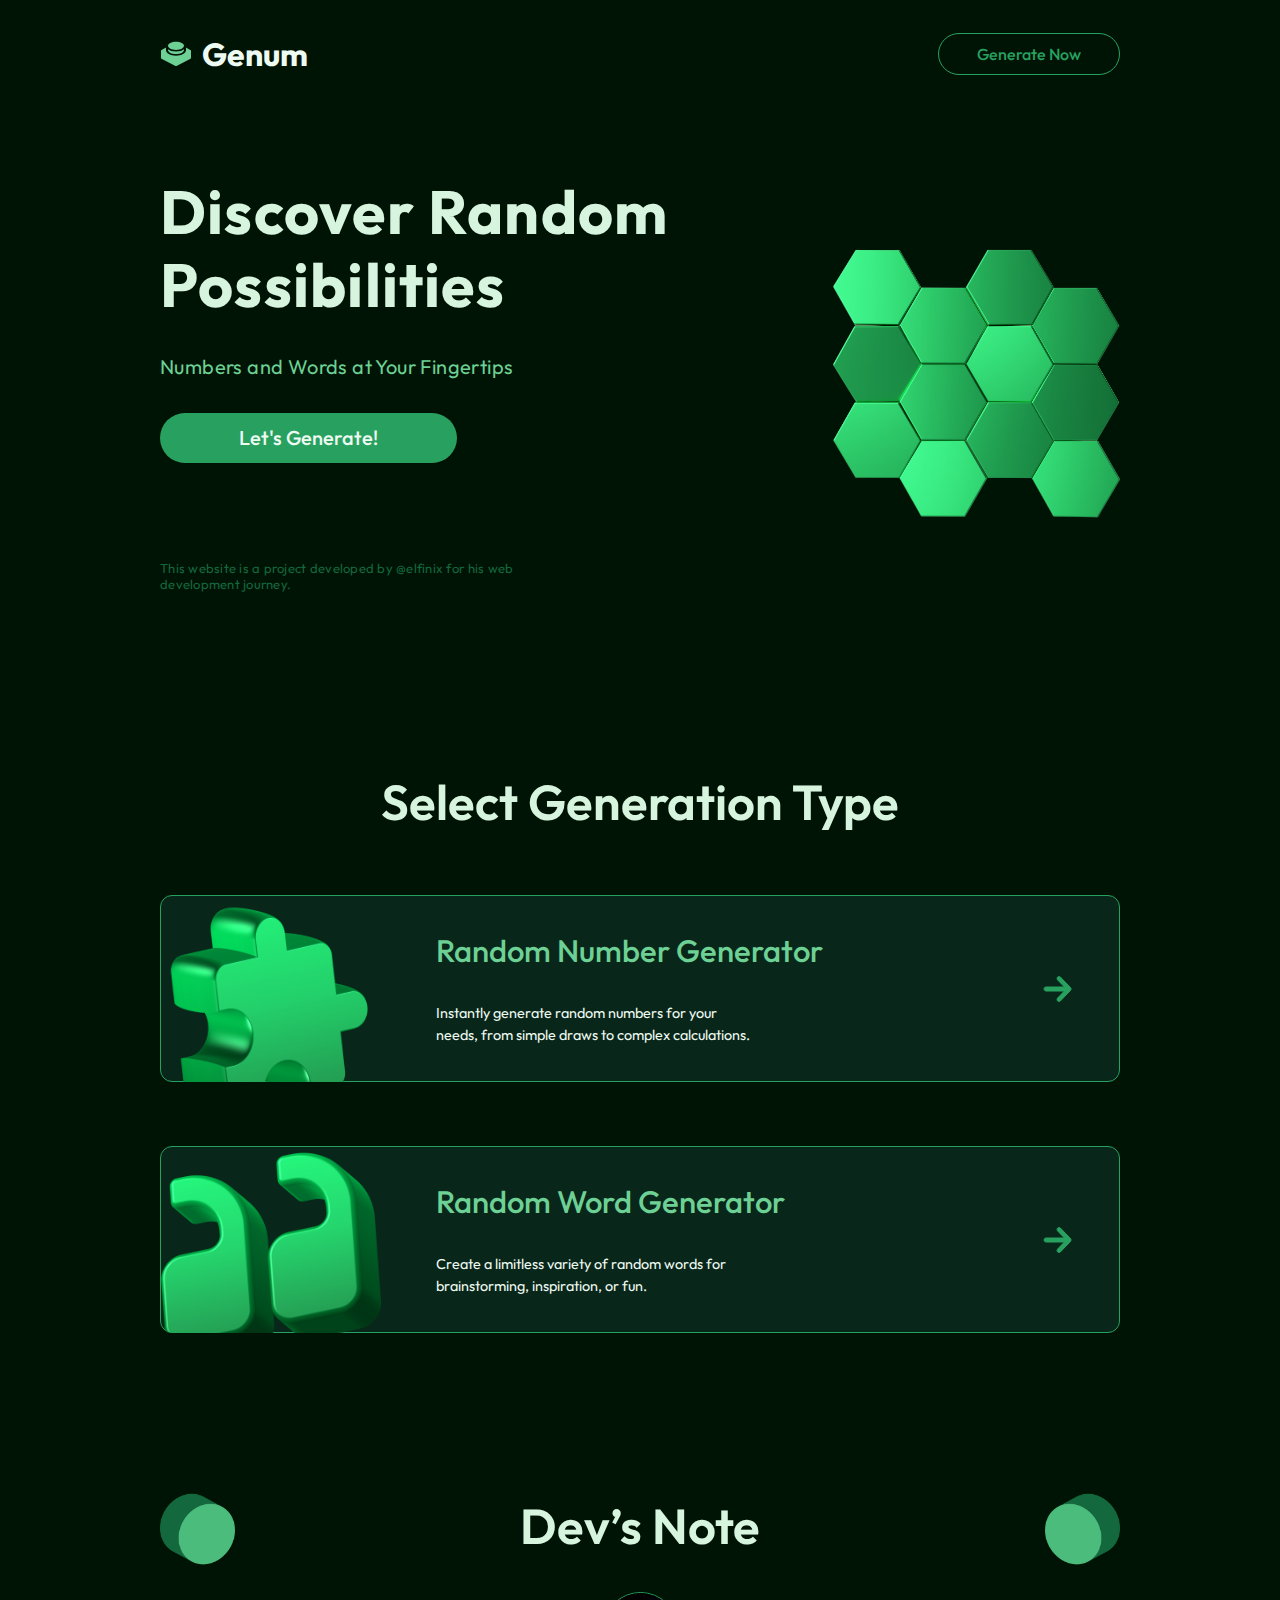
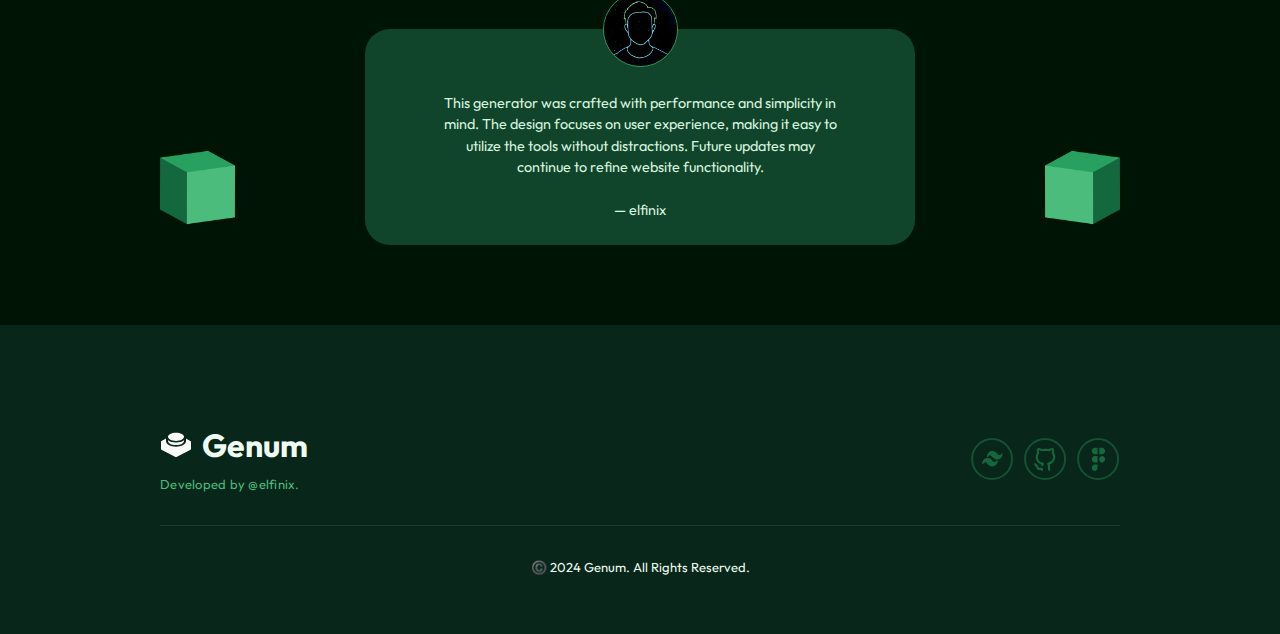
==== commit 4d4666dd: "More css cleaning" ====
--- a/index.html
+++ b/index.html
@@ -13,7 +13,7 @@
         <link rel="stylesheet" href="./src/css/global.css" />
         <link rel="stylesheet" href="./src/css/header.css" />
         <link rel="stylesheet" href="./src/css/footer.css" />
-        <link rel="stylesheet" href="./src/css/blobs.css" />
+        <!-- <link rel="stylesheet" href="./src/css/blobs.css" /> -->
         <link rel="icon" href="/src/images/favicon.ico" type="image/x-icon" />
         <title>Genum: Your Random Generator</title>
     </head>
--- a/src/css/index.css
+++ b/src/css/index.css
@@ -6,7 +6,6 @@
     display: flex;
     justify-content: space-between;
     align-items: center;
-    gap: 6.4375rem;
     flex-shrink: 0;
 }
 
@@ -87,10 +86,14 @@
     letter-spacing: 0.01625rem;
 }
 
+.hero__right {
+    display: flex;
+    justify-content: flex-end;
+}
+
 .hero__img {
-    width: 29.1875rem;
-    height: 29.1875rem;
-    flex-shrink: 0;
+    max-width: 70%;
+    height: auto;
 }
 
 /* GEN TYPE */
@@ -104,6 +107,10 @@
     align-items: flex-start;
     gap: 4rem;
     align-self: stretch;
+}
+
+.menu__container a {
+    width: 100%;
 }
 
 .landing__h2 {
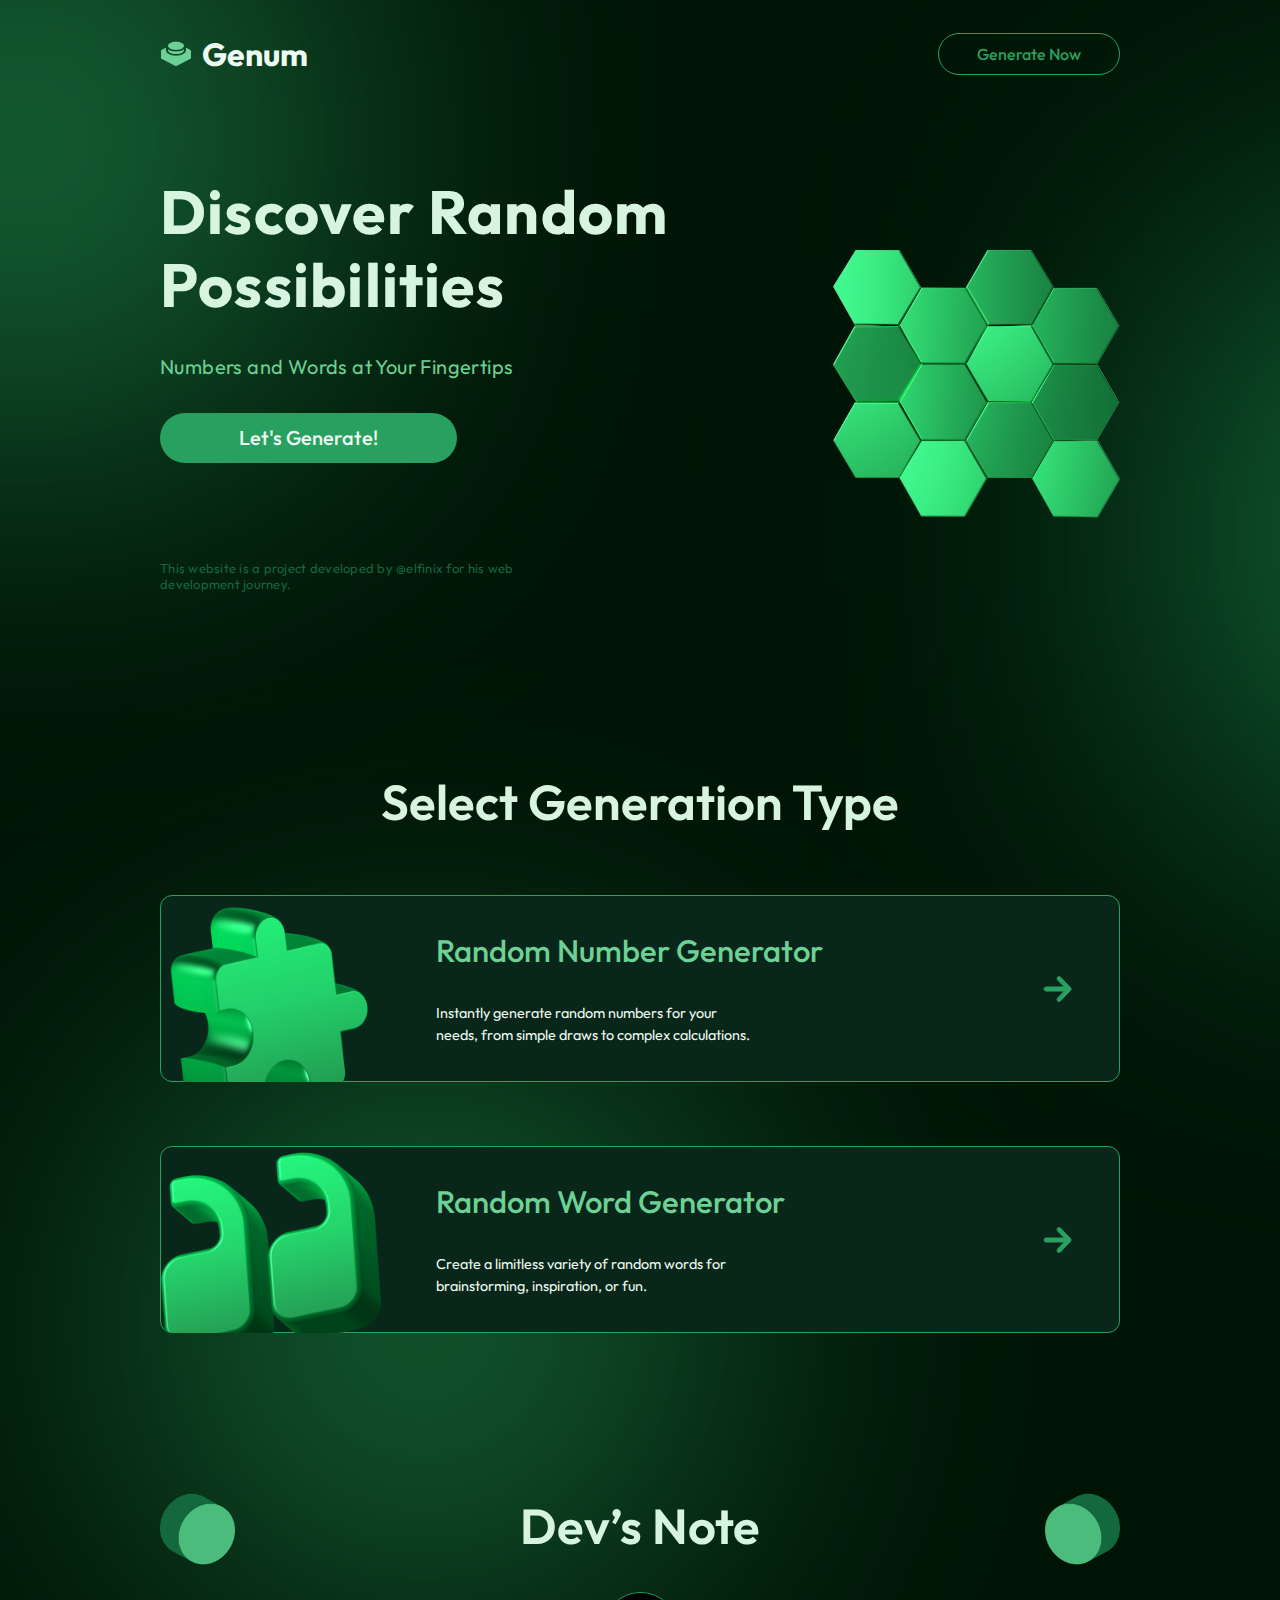
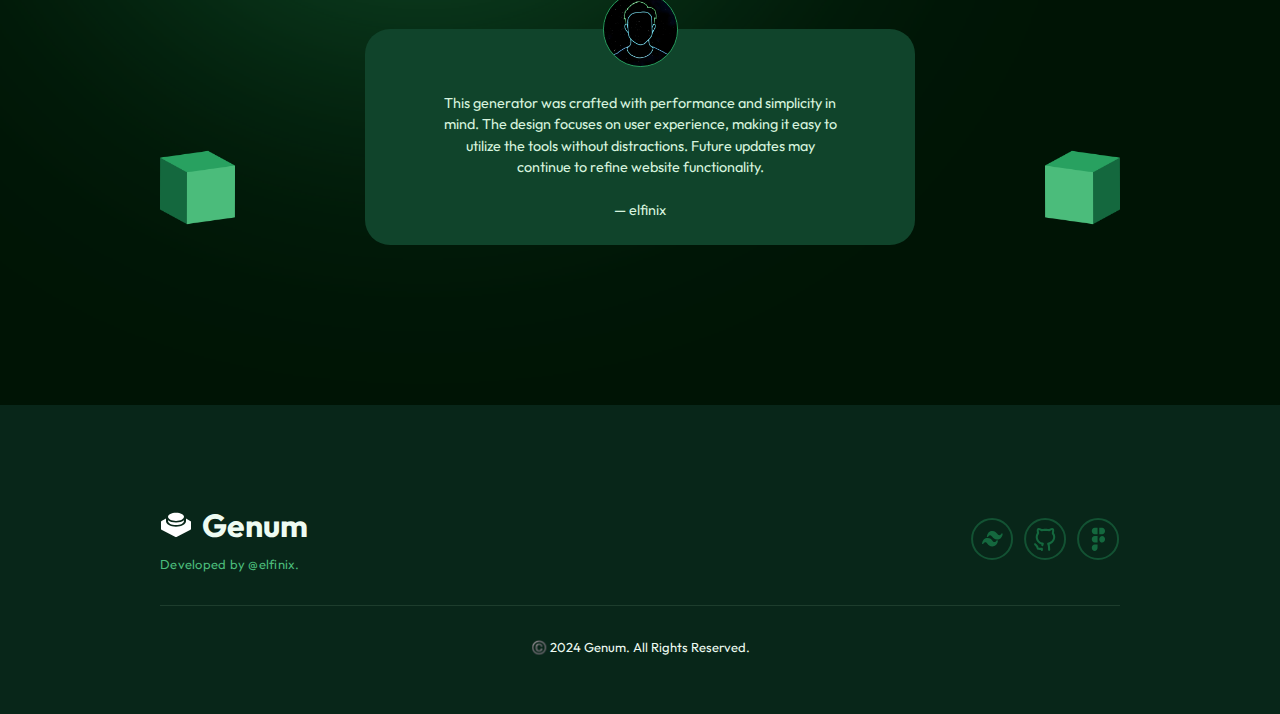
==== commit 8897a52c: "Blob temp fix" ====
--- a/index.html
+++ b/index.html
@@ -13,7 +13,7 @@
         <link rel="stylesheet" href="./src/css/global.css" />
         <link rel="stylesheet" href="./src/css/header.css" />
         <link rel="stylesheet" href="./src/css/footer.css" />
-        <!-- <link rel="stylesheet" href="./src/css/blobs.css" /> -->
+        <link rel="stylesheet" href="./src/css/blobs.css" />
         <link rel="icon" href="/src/images/favicon.ico" type="image/x-icon" />
         <title>Genum: Your Random Generator</title>
     </head>
@@ -23,7 +23,6 @@
         <div class="blob__blur1"></div>
         <div class="blob__blur2"></div>
         <div class="blob__blur3"></div>
-        <div class="blob__blur4"></div>
 
         <!-- Header -->
         <header class="header__container container">
--- a/src/css/index.css
+++ b/src/css/index.css
@@ -207,6 +207,7 @@
 /* DEV'S NOTE */
 .dev__container {
     margin: 5rem 10rem;
+    margin-bottom: 11.25rem;
 
     display: flex;
     justify-content: space-between;
--- a/src/css/blobs.css
+++ b/src/css/blobs.css
@@ -2,6 +2,7 @@
 
 .blob__blur1 {
     position: absolute;
+
     width: 34.8rem;
     height: 34.6rem;
     margin-top: -4.3rem;
@@ -29,7 +30,6 @@
     background: #1a814b;
     opacity: 0.88;
     filter: blur(200px);
-    backdrop-filter: blur(25px);
     z-index: -1;
 }
 
@@ -37,8 +37,9 @@
     position: absolute;
     width: 34.8rem;
     height: 34.6rem;
-    margin-top: 73.4rem;
-    margin-left: 8.5rem;
+    margin-top: 63.4rem;
+    left: 20%;
+    transform: translateX(-20%);
     /* margin-right: 46.7rem;
     margin-bottom: 33.4rem; */
 
@@ -49,18 +50,17 @@
     z-index: -1;
 }
 
-.blob__blur4 {
+/* .blob__blur4 {
     position: absolute;
     width: 34.8rem;
     height: 34.6rem;
     margin-top: 91.6rem;
     margin-left: 68.1rem;
-    /* margin-right: -13rem;
-    margin-bottom: 15.3rem; */
+
 
     background: #28a160;
     opacity: 0.65;
     filter: blur(200px);
     border-radius: 100%;
     z-index: -1;
-}
+} */
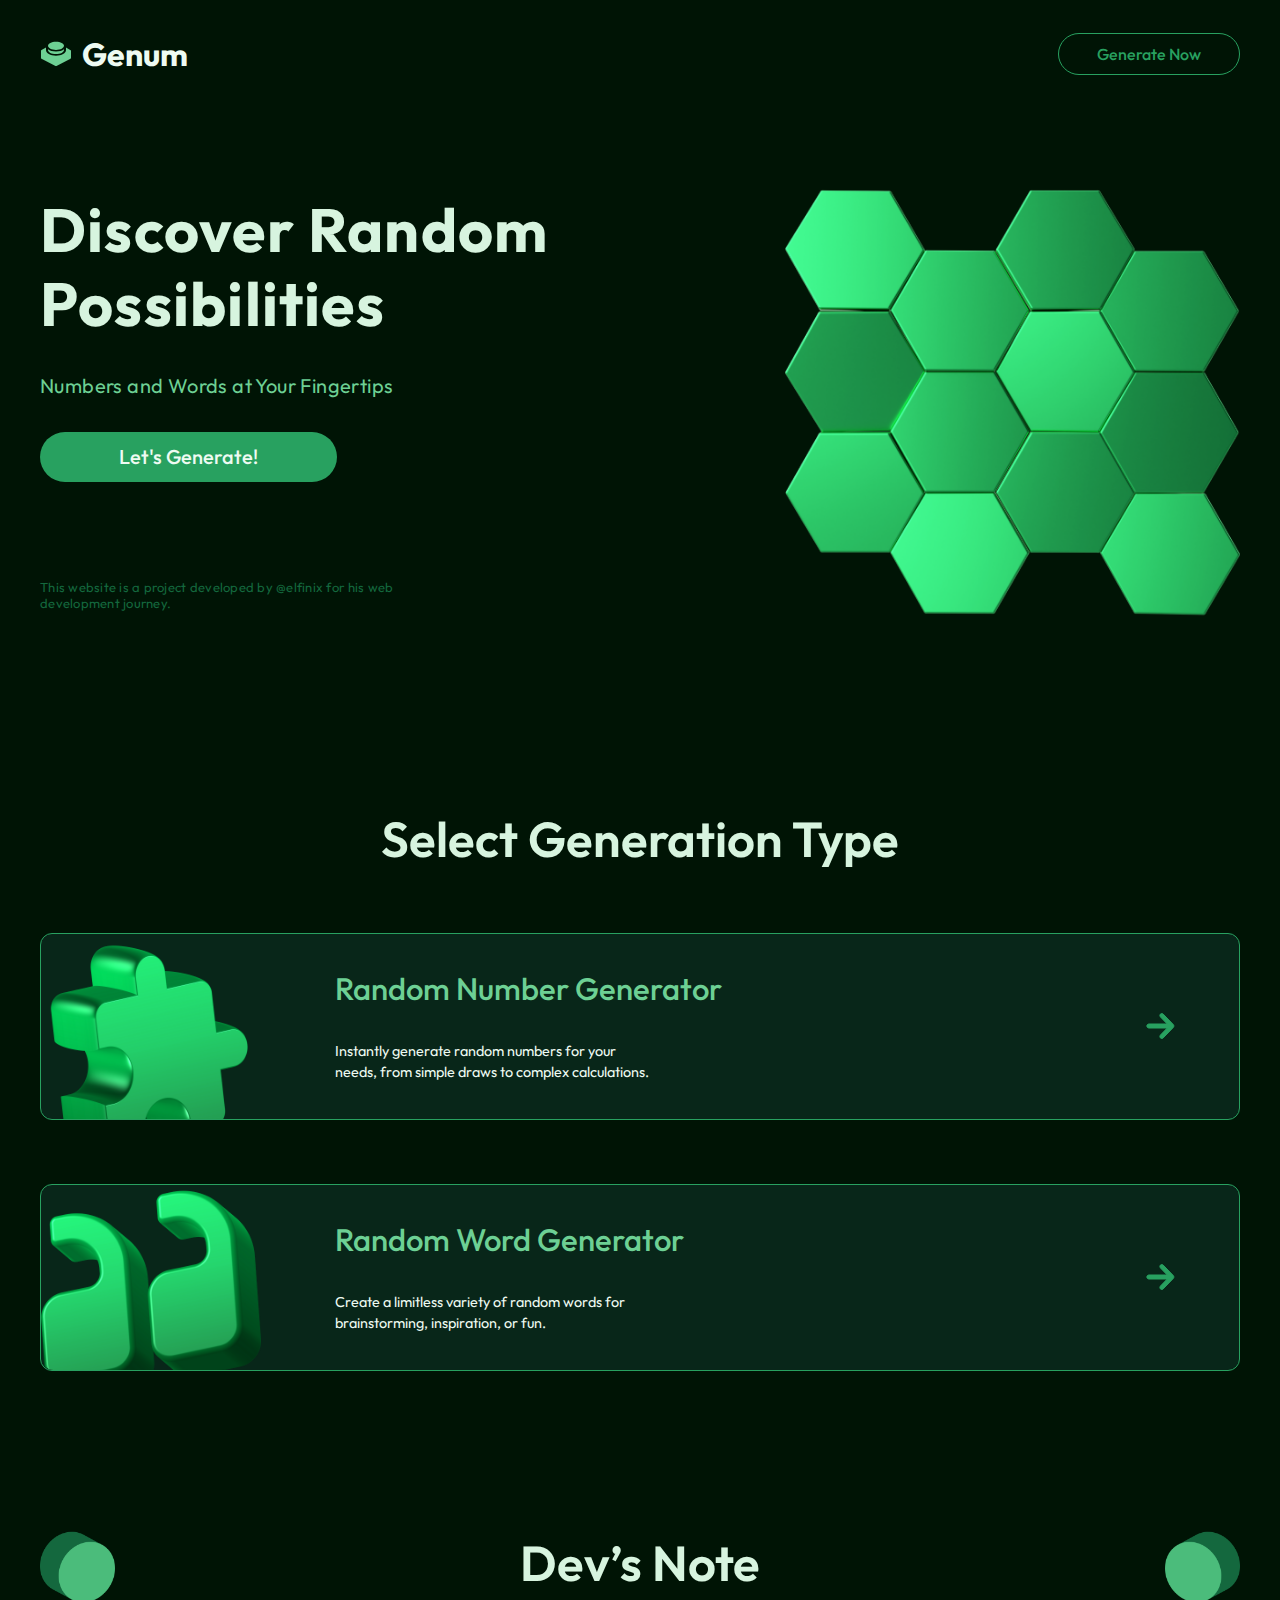
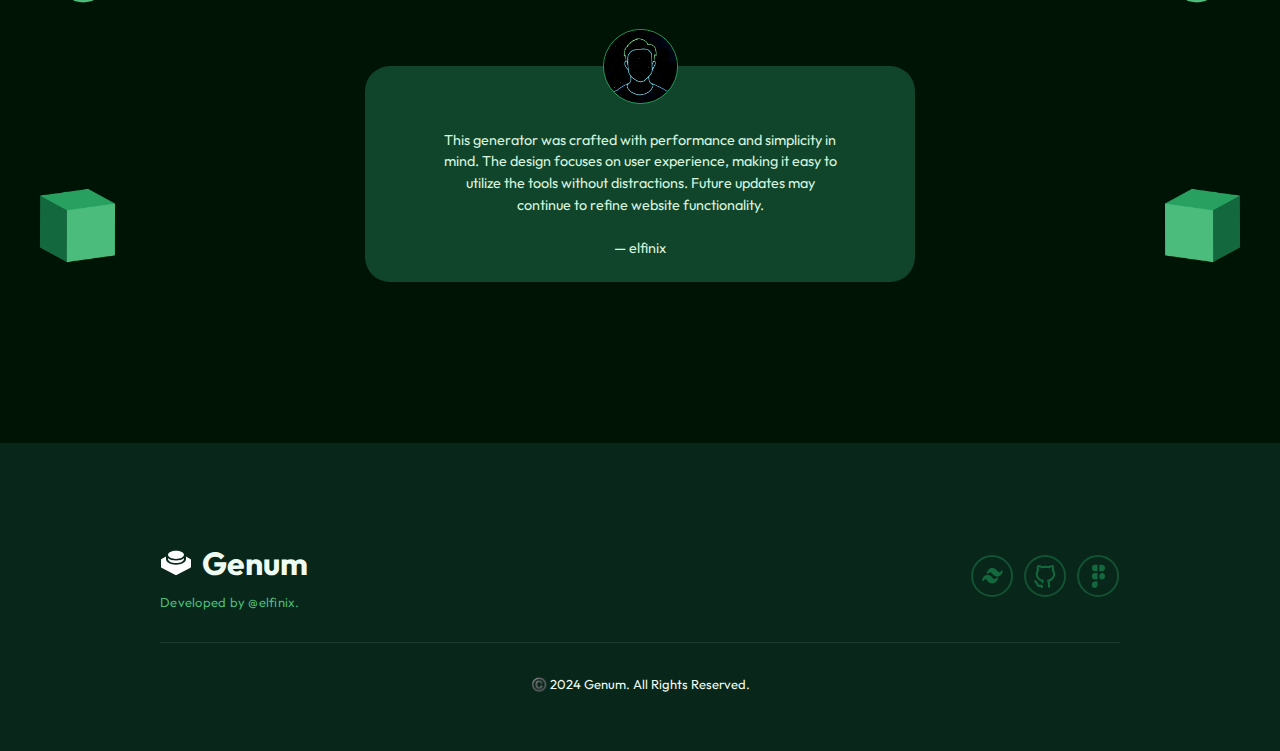
==== commit b4d67291: "Prepare landing page for responsiveness (no blobs)" ====
--- a/index.html
+++ b/index.html
@@ -13,7 +13,7 @@
         <link rel="stylesheet" href="./src/css/global.css" />
         <link rel="stylesheet" href="./src/css/header.css" />
         <link rel="stylesheet" href="./src/css/footer.css" />
-        <link rel="stylesheet" href="./src/css/blobs.css" />
+        <!-- <link rel="stylesheet" href="./src/css/blobs.css" /> -->
         <link rel="icon" href="/src/images/favicon.ico" type="image/x-icon" />
         <title>Genum: Your Random Generator</title>
     </head>
@@ -176,104 +176,104 @@
         </main>
 
         <!-- Footer -->
-        <footer class="footer__container container">
-            <div class="footer__group">
-                <div class="footer__system-info">
-                    <div class="footer__logo">
-                        <svg
-                            class="logo__svg"
-                            xmlns="http://www.w3.org/2000/svg"
-                            width="22"
-                            height="18"
-                            viewBox="0 0 22 18"
-                            fill="none"
-                        >
-                            <g clip-path="url(#clip0_48_561)">
-                                <path
-                                    d="M11 6.1875C7.90625 6.1875 5.5 4.95 5.5 3.375C5.5 1.8 7.90625 0.5625 11 0.5625C14.0938 0.5625 16.5 1.8 16.5 3.375C16.5 4.95 14.0938 6.1875 11 6.1875Z"
-                                    fill="white"
-                                />
-                                <path
-                                    d="M11 7.31245C8.73125 7.31245 6.7375 6.74995 5.5 5.7937V6.18745C5.5 7.76245 7.90625 8.99995 11 8.99995C14.0938 8.99995 16.5 7.76245 16.5 6.18745V5.7937C15.2625 6.74995 13.2688 7.31245 11 7.31245Z"
-                                    fill="white"
-                                />
-                                <path
-                                    d="M21.2437 6.5813C21.2437 6.52505 21.2437 6.52505 21.2437 6.5813C21.175 6.4688 21.175 6.41255 21.1063 6.41255L21.0375 6.3563L17.875 4.61255V6.18755C17.875 8.43755 14.9187 10.125 11 10.125C7.08125 10.125 4.125 8.43755 4.125 6.18755V4.61255L1.03125 6.2438C0.9625 6.2438 0.9625 6.30005 0.9625 6.30005C0.89375 6.3563 0.89375 6.41255 0.825 6.4688C0.825 6.4688 0.825 6.4688 0.825 6.52505C0.6875 6.63755 0.6875 6.6938 0.6875 6.75005V11.8125C0.6875 11.9813 0.825 12.2063 1.03125 12.2625L10.6562 17.325H10.725H10.7937C10.8625 17.325 10.9312 17.3813 11 17.3813C11.0688 17.3813 11.1375 17.3813 11.2062 17.325H11.275H11.3438L20.9688 12.2625C21.175 12.15 21.3125 11.9813 21.3125 11.8125V6.75005C21.3125 6.6938 21.3125 6.63755 21.2437 6.5813Z"
-                                    fill="white"
-                                />
-                            </g>
-                            <defs>
-                                <clipPath id="clip0_48_561">
-                                    <rect width="22" height="18" fill="white" />
-                                </clipPath>
-                            </defs>
-                        </svg>
-                        <h1>Genum</h1>
-                    </div>
-                    <p class="footer__developer">Developed by @elfinix.</p>
-                </div>
-                <div class="footer__array-logo">
-                    <svg
-                        class="footer__logo-conns"
-                        id="tailwindLogo"
-                        xmlns="http://www.w3.org/2000/svg"
-                        width="43"
-                        height="42"
-                        viewBox="0 0 43 42"
-                        fill="none"
-                    >
-                        <circle cx="21.0645" cy="21" r="20" stroke="#135233" stroke-width="2" />
-                        <path
-                            d="M21.3416 13C19.9269 13 18.7106 13.4263 17.7559 14.3399C16.8081 15.247 16.188 16.5674 15.844 18.2133C15.769 18.5724 15.9327 18.9406 16.2343 19.091C16.536 19.2414 16.8908 19.1317 17.0803 18.8296C17.5169 18.1332 17.9528 17.7148 18.3717 17.5001C18.7773 17.2921 19.2146 17.25 19.7154 17.3998C20.2208 17.5509 20.6121 17.9936 21.2263 18.7394L21.2462 18.7635C21.7092 19.3258 22.274 20.0117 23.0466 20.5439C23.8482 21.0961 24.8458 21.4671 26.1679 21.4671C27.5825 21.4671 28.7988 21.0408 29.7536 20.1272C30.7013 19.2201 31.3214 17.8997 31.6654 16.2539C31.7404 15.8947 31.5767 15.5265 31.275 15.3761C30.9735 15.2257 30.6185 15.3354 30.4291 15.6375C29.9925 16.3339 29.5567 16.7523 29.1377 16.967C28.7321 17.175 28.2948 17.2171 27.794 17.0673C27.2886 16.9162 26.8973 16.4735 26.2831 15.7277L26.2633 15.7036C25.8002 15.1413 25.2354 14.4554 24.4629 13.9232C23.6612 13.371 22.6637 13 21.3416 13Z"
-                            fill="#14683E"
-                        />
-                        <path
-                            d="M16.5157 19.9277C15.101 19.9277 13.8847 20.354 12.93 21.2676C11.9822 22.1747 11.3621 23.4951 11.0181 25.141C10.943 25.5002 11.1067 25.8683 11.4084 26.0187C11.7101 26.1691 12.0649 26.0595 12.2544 25.7573C12.691 25.061 13.1269 24.6425 13.5457 24.4278C13.9514 24.2199 14.3886 24.1777 14.8895 24.3275C15.3949 24.4787 15.7861 24.9213 16.4004 25.6672L16.4202 25.6912C16.8832 26.2535 17.4481 26.9394 18.2206 27.4716C19.0223 28.0239 20.0198 28.3949 21.3419 28.3949C22.7566 28.3949 23.9729 27.9686 24.9276 27.0549C25.8754 26.1478 26.4955 24.8274 26.8395 23.1816C26.9145 22.8224 26.7508 22.4542 26.4491 22.3038C26.1476 22.1534 25.7926 22.2631 25.6032 22.5653C25.1666 23.2616 24.7307 23.68 24.3118 23.8947C23.9062 24.1027 23.4689 24.1448 22.9681 23.9951C22.4627 23.8439 22.0714 23.4012 21.4572 22.6554L21.4373 22.6313C20.9743 22.069 20.4095 21.3831 19.6369 20.851C18.8353 20.2988 17.8378 19.9277 16.5157 19.9277Z"
-                            fill="#14683E"
-                        />
-                    </svg>
-                    <svg
-                        class="footer__logo-conns"
-                        id="githubLogo"
-                        xmlns="http://www.w3.org/2000/svg"
-                        width="43"
-                        height="42"
-                        viewBox="0 0 43 42"
-                        fill="none"
-                    >
-                        <circle cx="21.0645" cy="21" r="20" stroke="#135233" stroke-width="2" />
-                        <path
-                            d="M11.9754 25.6417C11.6559 25.1624 11.0083 25.0329 10.529 25.3524C10.0497 25.6719 9.92021 26.3195 10.2397 26.7988C10.4756 27.1527 10.7578 27.4434 10.9975 27.683C11.0417 27.7272 11.0846 27.7699 11.1265 27.8115C11.3273 28.0109 11.5045 28.187 11.6826 28.396C12.0763 28.8582 12.4691 29.4806 12.6924 30.5969C12.7918 31.0941 13.1492 31.3619 13.3472 31.479C13.562 31.6058 13.7967 31.6806 13.9897 31.7293C14.3848 31.8289 14.8643 31.8806 15.3193 31.9108C15.8189 31.9439 16.3602 31.9547 16.8442 31.9576C16.8446 32.5333 17.3114 32.9999 17.8873 32.9999C18.4633 32.9999 18.9303 32.5329 18.9303 31.9569V30.9139C18.9303 30.3378 18.4633 29.8708 17.8873 29.8708C17.7889 29.8708 17.6825 29.8711 17.5699 29.8716C16.9578 29.8734 16.1599 29.8758 15.4572 29.8293C15.1184 29.8069 14.8398 29.7751 14.6355 29.7362C14.321 28.5013 13.8128 27.6797 13.2706 27.0432C13.0309 26.7619 12.7826 26.5157 12.5807 26.3155C12.5429 26.278 12.5068 26.2421 12.4726 26.2079C12.2396 25.975 12.0872 25.8094 11.9754 25.6417Z"
-                            fill="#14683E"
-                        />
-                        <path
-                            d="M12.7496 12.1328C12.8103 11.0584 13.067 10.5912 13.803 10.216C14.5949 9.81218 15.8439 10.0001 17.3136 10.7443C17.9466 11.065 18.0111 11.0716 19.1205 10.9293C20.5951 10.7402 22.4935 10.7409 23.8546 10.9311C24.8838 11.0749 24.9514 11.0677 25.586 10.7463C27.6721 9.68991 29.3192 9.75904 29.9156 10.928C30.2133 11.5115 30.2686 13.0255 30.0377 14.2743C29.9098 14.9666 29.9233 15.053 30.2316 15.5073C32.4008 18.7039 30.8378 23.8854 27.1208 25.8191C26.8364 25.9671 26.5967 26.0587 26.4013 26.1332C25.8015 26.3623 25.6194 26.4319 25.8399 27.4861C25.946 27.9933 26.0739 29.2541 26.1242 30.2881C26.215 32.1572 26.2137 32.1703 25.8859 32.5516C25.4397 33.0703 24.7965 33.0791 24.3608 32.5724C24.0765 32.2419 24.0488 32.0859 24.0488 30.811C24.0488 28.927 23.8423 27.6747 23.3543 26.6017C22.7741 25.3247 23.2042 24.8485 24.5312 24.5632C26.3756 24.1664 27.8161 23.0282 28.619 21.3331C29.3824 19.7219 29.4974 17.4952 28.1173 16.141C27.7248 15.6746 27.6975 15.2521 27.9778 13.9782C28.0825 13.5021 28.1703 12.8878 28.1729 12.6131C28.1769 12.1791 28.1373 12.1136 27.8708 12.1136C27.7022 12.1136 27.0578 12.359 26.4391 12.6588L25.4515 13.1374C25.3617 13.1809 25.2613 13.1976 25.1622 13.1863C22.6511 12.898 20.2651 12.8936 17.7417 13.1874C17.6423 13.199 17.5414 13.1822 17.4513 13.1385L16.4643 12.6596C15.8455 12.3592 15.2011 12.1136 15.0325 12.1136C14.6427 12.1136 14.6368 12.4014 14.9922 14.1114C15.2092 15.1557 15.3553 15.3884 14.7278 16.2235C13.7872 17.4751 13.5523 19.0294 14.0567 20.6625C14.6924 22.7204 16.249 24.1106 18.4375 24.5744C19.7568 24.8541 20.1017 25.2189 19.5979 26.7317C19.2013 27.9222 18.9506 28.2291 18.3743 28.2291C17.5989 28.2291 17.1131 27.5574 17.3804 26.8545C17.4982 26.5447 17.4632 26.5116 16.7368 26.2467C14.5194 25.4383 12.8234 23.6262 12.048 21.2369C11.4486 19.3902 11.7123 16.9866 12.6738 15.5338C13.0012 15.0392 13.0062 14.9972 12.8535 14.0503C12.767 13.5142 12.7203 12.6514 12.7496 12.1328Z"
-                            fill="#14683E"
-                        />
-                    </svg>
-                    <svg
-                        class="footer__logo-conns"
-                        id="figmaLogo"
-                        xmlns="http://www.w3.org/2000/svg"
-                        width="43"
-                        height="42"
-                        viewBox="0 0 43 42"
-                        fill="none"
-                    >
-                        <circle cx="21.0645" cy="21" r="20" stroke="#135233" stroke-width="2" />
-                        <path
-                            fill-rule="evenodd"
-                            clip-rule="evenodd"
-                            d="M17.6681 18.1243C16.0645 18.1243 14.7646 19.5682 14.7646 21.3497C14.7646 23.1312 16.0646 24.5754 17.6681 24.5754H20.5717V21.4147C20.5714 21.3931 20.5713 21.3714 20.5713 21.3497C20.5713 21.3281 20.5714 21.3063 20.5717 21.2847V18.1243H17.6681ZM20.5717 16.2513H17.6681C16.0646 16.2513 14.7646 14.8072 14.7646 13.0257C14.7646 11.2442 16.0646 9.80005 17.6681 9.80005H20.5717V16.2513ZM22.2576 9.80005V16.2513L25.1604 16.2511C26.764 16.2511 28.0644 14.8071 28.0644 13.0257C28.0644 11.2442 26.7644 9.80005 25.1608 9.80005H22.2576ZM25.1606 18.1241C23.5726 18.1243 22.2824 19.5405 22.2576 21.298V21.4014C22.2824 23.1591 23.5727 24.5754 25.1608 24.5754C26.7644 24.5754 28.0644 23.1312 28.0644 21.3497C28.0644 19.5682 26.7641 18.1241 25.1606 18.1241ZM17.6681 26.4484C16.0646 26.4484 14.7644 27.8928 14.7644 29.6743C14.7644 31.4559 16.0644 32.9 17.668 32.9C19.2716 32.9 20.5715 31.4559 20.5715 29.6743L20.5717 26.4484H17.6681Z"
-                            fill="#14683E"
-                        />
-                    </svg>
-                </div>
+        <footer class="footer__container">
+            <div class="footer__supergroup container">
+                <div class="footer__group">
+                    <div class="footer__system-info">
+                        <div class="footer__logo">
+                            <svg
+                                class="logo__svg"
+                                xmlns="http://www.w3.org/2000/svg"
+                                width="22"
+                                height="18"
+                                viewBox="0 0 22 18"
+                                fill="none"
+                            >
+                                <g clip-path="url(#clip0_48_561)">
+                                    <path
+                                        d="M11 6.1875C7.90625 6.1875 5.5 4.95 5.5 3.375C5.5 1.8 7.90625 0.5625 11 0.5625C14.0938 0.5625 16.5 1.8 16.5 3.375C16.5 4.95 14.0938 6.1875 11 6.1875Z"
+                                        fill="white"
+                                    />
+                                    <path
+                                        d="M11 7.31245C8.73125 7.31245 6.7375 6.74995 5.5 5.7937V6.18745C5.5 7.76245 7.90625 8.99995 11 8.99995C14.0938 8.99995 16.5 7.76245 16.5 6.18745V5.7937C15.2625 6.74995 13.2688 7.31245 11 7.31245Z"
+                                        fill="white"
+                                    />
+                                    <path
+                                        d="M21.2437 6.5813C21.2437 6.52505 21.2437 6.52505 21.2437 6.5813C21.175 6.4688 21.175 6.41255 21.1063 6.41255L21.0375 6.3563L17.875 4.61255V6.18755C17.875 8.43755 14.9187 10.125 11 10.125C7.08125 10.125 4.125 8.43755 4.125 6.18755V4.61255L1.03125 6.2438C0.9625 6.2438 0.9625 6.30005 0.9625 6.30005C0.89375 6.3563 0.89375 6.41255 0.825 6.4688C0.825 6.4688 0.825 6.4688 0.825 6.52505C0.6875 6.63755 0.6875 6.6938 0.6875 6.75005V11.8125C0.6875 11.9813 0.825 12.2063 1.03125 12.2625L10.6562 17.325H10.725H10.7937C10.8625 17.325 10.9312 17.3813 11 17.3813C11.0688 17.3813 11.1375 17.3813 11.2062 17.325H11.275H11.3438L20.9688 12.2625C21.175 12.15 21.3125 11.9813 21.3125 11.8125V6.75005C21.3125 6.6938 21.3125 6.63755 21.2437 6.5813Z"
+                                        fill="white"
+                                    />
+                                </g>
+                                <defs>
+                                    <clipPath id="clip0_48_561">
+                                        <rect width="22" height="18" fill="white" />
+                                    </clipPath>
+                                </defs>
+                            </svg>
+                            <h1>Genum</h1>
+                        </div>
+                        <p class="footer__developer">Developed by @elfinix.</p>
+                    </div>
+                    <div class="footer__array-logo">
+                        <svg
+                            class="footer__logo-conns"
+                            id="tailwindLogo"
+                            xmlns="http://www.w3.org/2000/svg"
+                            width="43"
+                            height="42"
+                            viewBox="0 0 43 42"
+                            fill="none"
+                        >
+                            <circle cx="21.0645" cy="21" r="20" stroke="#135233" stroke-width="2" />
+                            <path
+                                d="M21.3416 13C19.9269 13 18.7106 13.4263 17.7559 14.3399C16.8081 15.247 16.188 16.5674 15.844 18.2133C15.769 18.5724 15.9327 18.9406 16.2343 19.091C16.536 19.2414 16.8908 19.1317 17.0803 18.8296C17.5169 18.1332 17.9528 17.7148 18.3717 17.5001C18.7773 17.2921 19.2146 17.25 19.7154 17.3998C20.2208 17.5509 20.6121 17.9936 21.2263 18.7394L21.2462 18.7635C21.7092 19.3258 22.274 20.0117 23.0466 20.5439C23.8482 21.0961 24.8458 21.4671 26.1679 21.4671C27.5825 21.4671 28.7988 21.0408 29.7536 20.1272C30.7013 19.2201 31.3214 17.8997 31.6654 16.2539C31.7404 15.8947 31.5767 15.5265 31.275 15.3761C30.9735 15.2257 30.6185 15.3354 30.4291 15.6375C29.9925 16.3339 29.5567 16.7523 29.1377 16.967C28.7321 17.175 28.2948 17.2171 27.794 17.0673C27.2886 16.9162 26.8973 16.4735 26.2831 15.7277L26.2633 15.7036C25.8002 15.1413 25.2354 14.4554 24.4629 13.9232C23.6612 13.371 22.6637 13 21.3416 13Z"
+                                fill="#14683E"
+                            />
+                            <path
+                                d="M16.5157 19.9277C15.101 19.9277 13.8847 20.354 12.93 21.2676C11.9822 22.1747 11.3621 23.4951 11.0181 25.141C10.943 25.5002 11.1067 25.8683 11.4084 26.0187C11.7101 26.1691 12.0649 26.0595 12.2544 25.7573C12.691 25.061 13.1269 24.6425 13.5457 24.4278C13.9514 24.2199 14.3886 24.1777 14.8895 24.3275C15.3949 24.4787 15.7861 24.9213 16.4004 25.6672L16.4202 25.6912C16.8832 26.2535 17.4481 26.9394 18.2206 27.4716C19.0223 28.0239 20.0198 28.3949 21.3419 28.3949C22.7566 28.3949 23.9729 27.9686 24.9276 27.0549C25.8754 26.1478 26.4955 24.8274 26.8395 23.1816C26.9145 22.8224 26.7508 22.4542 26.4491 22.3038C26.1476 22.1534 25.7926 22.2631 25.6032 22.5653C25.1666 23.2616 24.7307 23.68 24.3118 23.8947C23.9062 24.1027 23.4689 24.1448 22.9681 23.9951C22.4627 23.8439 22.0714 23.4012 21.4572 22.6554L21.4373 22.6313C20.9743 22.069 20.4095 21.3831 19.6369 20.851C18.8353 20.2988 17.8378 19.9277 16.5157 19.9277Z"
+                                fill="#14683E"
+                            />
+                        </svg>
+                        <svg
+                            class="footer__logo-conns"
+                            id="githubLogo"
+                            xmlns="http://www.w3.org/2000/svg"
+                            width="43"
+                            height="42"
+                            viewBox="0 0 43 42"
+                            fill="none"
+                        >
+                            <circle cx="21.0645" cy="21" r="20" stroke="#135233" stroke-width="2" />
+                            <path
+                                d="M11.9754 25.6417C11.6559 25.1624 11.0083 25.0329 10.529 25.3524C10.0497 25.6719 9.92021 26.3195 10.2397 26.7988C10.4756 27.1527 10.7578 27.4434 10.9975 27.683C11.0417 27.7272 11.0846 27.7699 11.1265 27.8115C11.3273 28.0109 11.5045 28.187 11.6826 28.396C12.0763 28.8582 12.4691 29.4806 12.6924 30.5969C12.7918 31.0941 13.1492 31.3619 13.3472 31.479C13.562 31.6058 13.7967 31.6806 13.9897 31.7293C14.3848 31.8289 14.8643 31.8806 15.3193 31.9108C15.8189 31.9439 16.3602 31.9547 16.8442 31.9576C16.8446 32.5333 17.3114 32.9999 17.8873 32.9999C18.4633 32.9999 18.9303 32.5329 18.9303 31.9569V30.9139C18.9303 30.3378 18.4633 29.8708 17.8873 29.8708C17.7889 29.8708 17.6825 29.8711 17.5699 29.8716C16.9578 29.8734 16.1599 29.8758 15.4572 29.8293C15.1184 29.8069 14.8398 29.7751 14.6355 29.7362C14.321 28.5013 13.8128 27.6797 13.2706 27.0432C13.0309 26.7619 12.7826 26.5157 12.5807 26.3155C12.5429 26.278 12.5068 26.2421 12.4726 26.2079C12.2396 25.975 12.0872 25.8094 11.9754 25.6417Z"
+                                fill="#14683E"
+                            />
+                            <path
+                                d="M12.7496 12.1328C12.8103 11.0584 13.067 10.5912 13.803 10.216C14.5949 9.81218 15.8439 10.0001 17.3136 10.7443C17.9466 11.065 18.0111 11.0716 19.1205 10.9293C20.5951 10.7402 22.4935 10.7409 23.8546 10.9311C24.8838 11.0749 24.9514 11.0677 25.586 10.7463C27.6721 9.68991 29.3192 9.75904 29.9156 10.928C30.2133 11.5115 30.2686 13.0255 30.0377 14.2743C29.9098 14.9666 29.9233 15.053 30.2316 15.5073C32.4008 18.7039 30.8378 23.8854 27.1208 25.8191C26.8364 25.9671 26.5967 26.0587 26.4013 26.1332C25.8015 26.3623 25.6194 26.4319 25.8399 27.4861C25.946 27.9933 26.0739 29.2541 26.1242 30.2881C26.215 32.1572 26.2137 32.1703 25.8859 32.5516C25.4397 33.0703 24.7965 33.0791 24.3608 32.5724C24.0765 32.2419 24.0488 32.0859 24.0488 30.811C24.0488 28.927 23.8423 27.6747 23.3543 26.6017C22.7741 25.3247 23.2042 24.8485 24.5312 24.5632C26.3756 24.1664 27.8161 23.0282 28.619 21.3331C29.3824 19.7219 29.4974 17.4952 28.1173 16.141C27.7248 15.6746 27.6975 15.2521 27.9778 13.9782C28.0825 13.5021 28.1703 12.8878 28.1729 12.6131C28.1769 12.1791 28.1373 12.1136 27.8708 12.1136C27.7022 12.1136 27.0578 12.359 26.4391 12.6588L25.4515 13.1374C25.3617 13.1809 25.2613 13.1976 25.1622 13.1863C22.6511 12.898 20.2651 12.8936 17.7417 13.1874C17.6423 13.199 17.5414 13.1822 17.4513 13.1385L16.4643 12.6596C15.8455 12.3592 15.2011 12.1136 15.0325 12.1136C14.6427 12.1136 14.6368 12.4014 14.9922 14.1114C15.2092 15.1557 15.3553 15.3884 14.7278 16.2235C13.7872 17.4751 13.5523 19.0294 14.0567 20.6625C14.6924 22.7204 16.249 24.1106 18.4375 24.5744C19.7568 24.8541 20.1017 25.2189 19.5979 26.7317C19.2013 27.9222 18.9506 28.2291 18.3743 28.2291C17.5989 28.2291 17.1131 27.5574 17.3804 26.8545C17.4982 26.5447 17.4632 26.5116 16.7368 26.2467C14.5194 25.4383 12.8234 23.6262 12.048 21.2369C11.4486 19.3902 11.7123 16.9866 12.6738 15.5338C13.0012 15.0392 13.0062 14.9972 12.8535 14.0503C12.767 13.5142 12.7203 12.6514 12.7496 12.1328Z"
+                                fill="#14683E"
+                            />
+                        </svg>
+                        <svg
+                            class="footer__logo-conns"
+                            id="figmaLogo"
+                            xmlns="http://www.w3.org/2000/svg"
+                            width="43"
+                            height="42"
+                            viewBox="0 0 43 42"
+                            fill="none"
+                        >
+                            <circle cx="21.0645" cy="21" r="20" stroke="#135233" stroke-width="2" />
+                            <path
+                                fill-rule="evenodd"
+                                clip-rule="evenodd"
+                                d="M17.6681 18.1243C16.0645 18.1243 14.7646 19.5682 14.7646 21.3497C14.7646 23.1312 16.0646 24.5754 17.6681 24.5754H20.5717V21.4147C20.5714 21.3931 20.5713 21.3714 20.5713 21.3497C20.5713 21.3281 20.5714 21.3063 20.5717 21.2847V18.1243H17.6681ZM20.5717 16.2513H17.6681C16.0646 16.2513 14.7646 14.8072 14.7646 13.0257C14.7646 11.2442 16.0646 9.80005 17.6681 9.80005H20.5717V16.2513ZM22.2576 9.80005V16.2513L25.1604 16.2511C26.764 16.2511 28.0644 14.8071 28.0644 13.0257C28.0644 11.2442 26.7644 9.80005 25.1608 9.80005H22.2576ZM25.1606 18.1241C23.5726 18.1243 22.2824 19.5405 22.2576 21.298V21.4014C22.2824 23.1591 23.5727 24.5754 25.1608 24.5754C26.7644 24.5754 28.0644 23.1312 28.0644 21.3497C28.0644 19.5682 26.7641 18.1241 25.1606 18.1241ZM17.6681 26.4484C16.0646 26.4484 14.7644 27.8928 14.7644 29.6743C14.7644 31.4559 16.0644 32.9 17.668 32.9C19.2716 32.9 20.5715 31.4559 20.5715 29.6743L20.5717 26.4484H17.6681Z"
+                                fill="#14683E"
+                            />
+                        </svg>
+                    </div>
+                </div>
+                <div class="footer__line"></div>
+                <p class="footer__text">©️ 2024 Genum. All Rights Reserved.</p>
             </div>
-
-            <div class="footer__line"></div>
-
-            <p class="footer__text">©️ 2024 Genum. All Rights Reserved.</p>
         </footer>
     </body>
 </html>
--- a/src/css/index.css
+++ b/src/css/index.css
@@ -1,10 +1,10 @@
 /* HERO */
 
 .hero__container {
-    margin: 6.25rem 10rem;
-
-    display: flex;
-    justify-content: space-between;
+    margin: 6.25rem auto;
+
+    display: flex;
+    justify-content: center;
     align-items: center;
     flex-shrink: 0;
 }
@@ -98,7 +98,7 @@
 
 /* GEN TYPE */
 .menu__container {
-    margin: 0 10rem;
+    margin: 0 auto;
     padding: 5rem 0;
 
     display: flex;
@@ -206,7 +206,7 @@
 
 /* DEV'S NOTE */
 .dev__container {
-    margin: 5rem 10rem;
+    margin: 5rem auto;
     margin-bottom: 11.25rem;
 
     display: flex;
@@ -301,4 +301,5 @@
 
 .container {
     /* border: red 1px solid; */
-}
+    max-width: 75rem;
+}
--- a/src/css/header.css
+++ b/src/css/header.css
@@ -2,7 +2,7 @@
 
 .header__container {
     display: flex;
-    margin: 0 10rem;
+    margin: 0 auto;
     margin-top: 2.06rem;
     justify-content: space-between;
     align-items: center;
--- a/src/css/footer.css
+++ b/src/css/footer.css
@@ -3,13 +3,22 @@
     position: relative;
     padding: 6.25rem 10rem;
     padding-bottom: 3.5rem;
+    margin: 0 auto;
     margin-top: 6.25rem;
+    background: var(--emerald-950, #082619);
+
+    display: flex;
+    justify-content: center;
+}
+
+.footer__supergroup {
+    width: 100%;
 
     display: flex;
     flex-direction: column;
+    justify-content: center;
     align-items: center;
     gap: 2rem;
-    background: var(--emerald-950, #082619);
 }
 
 .footer__group {
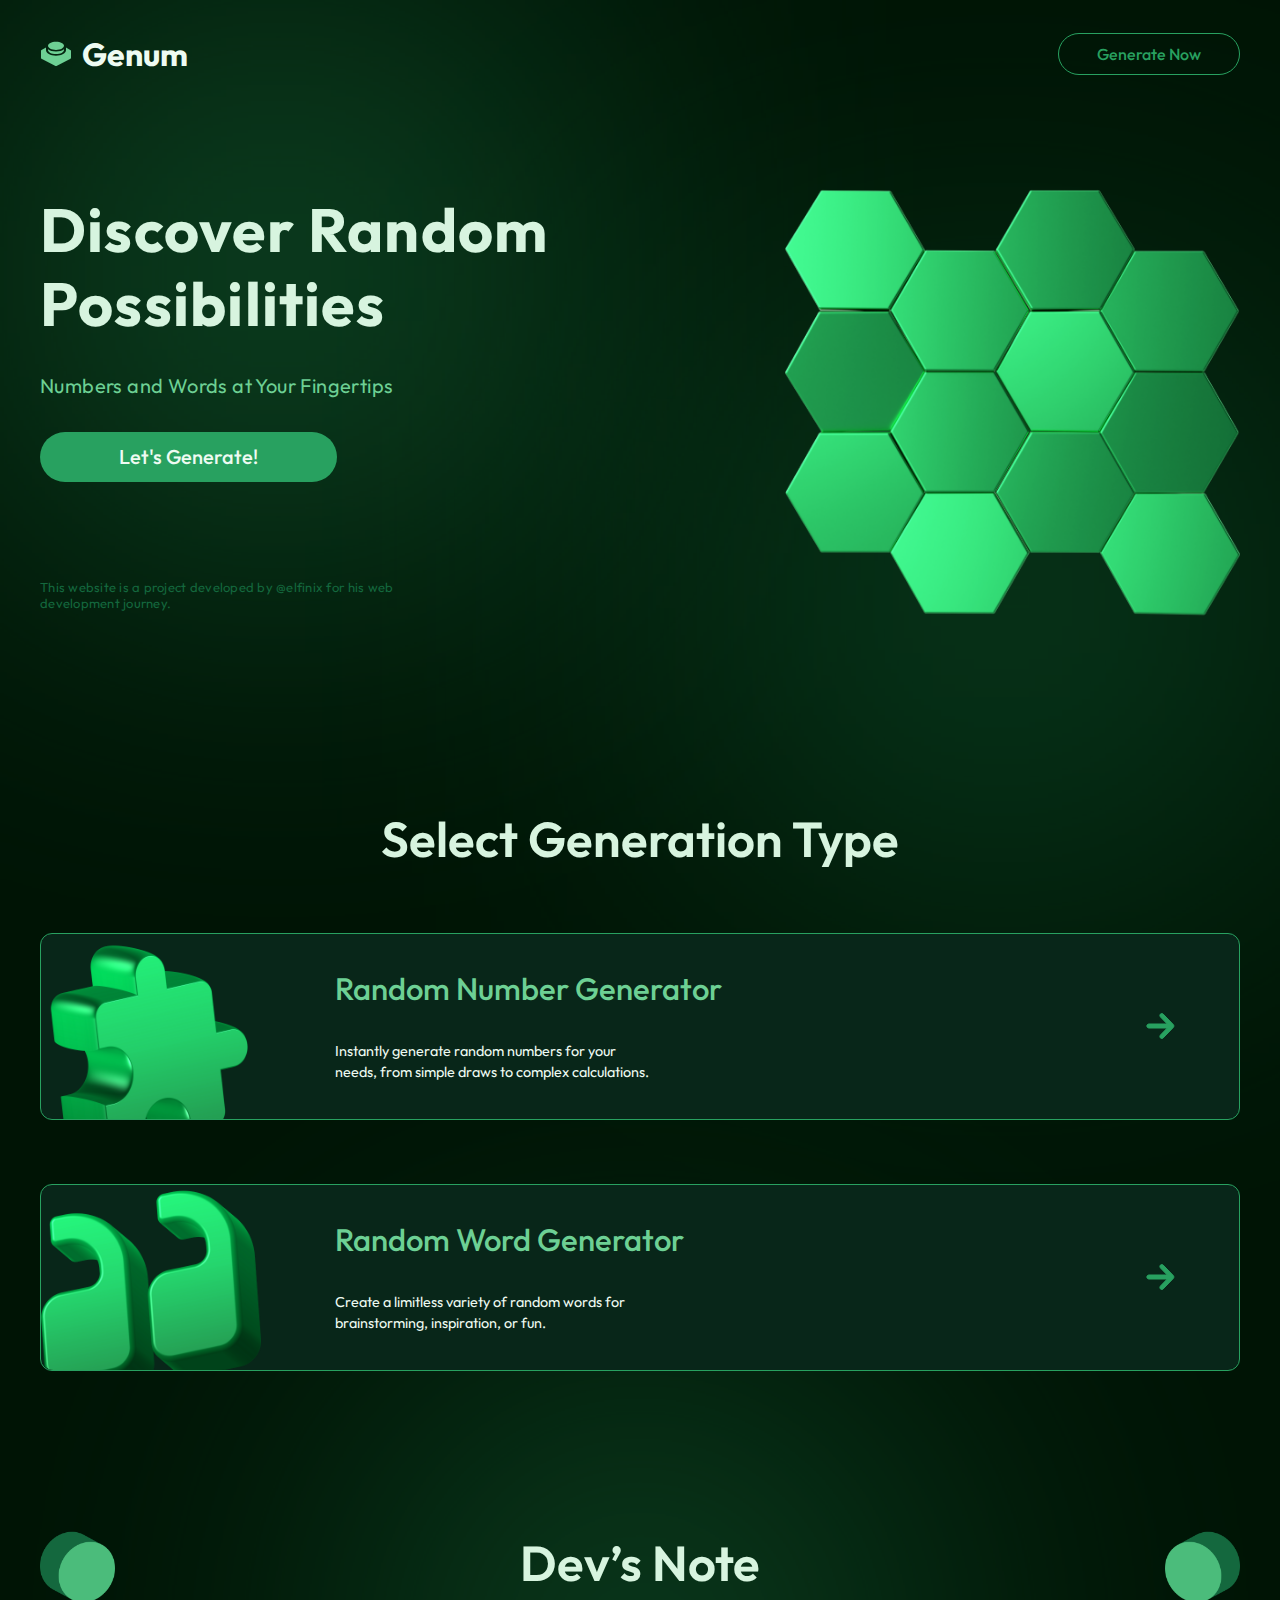
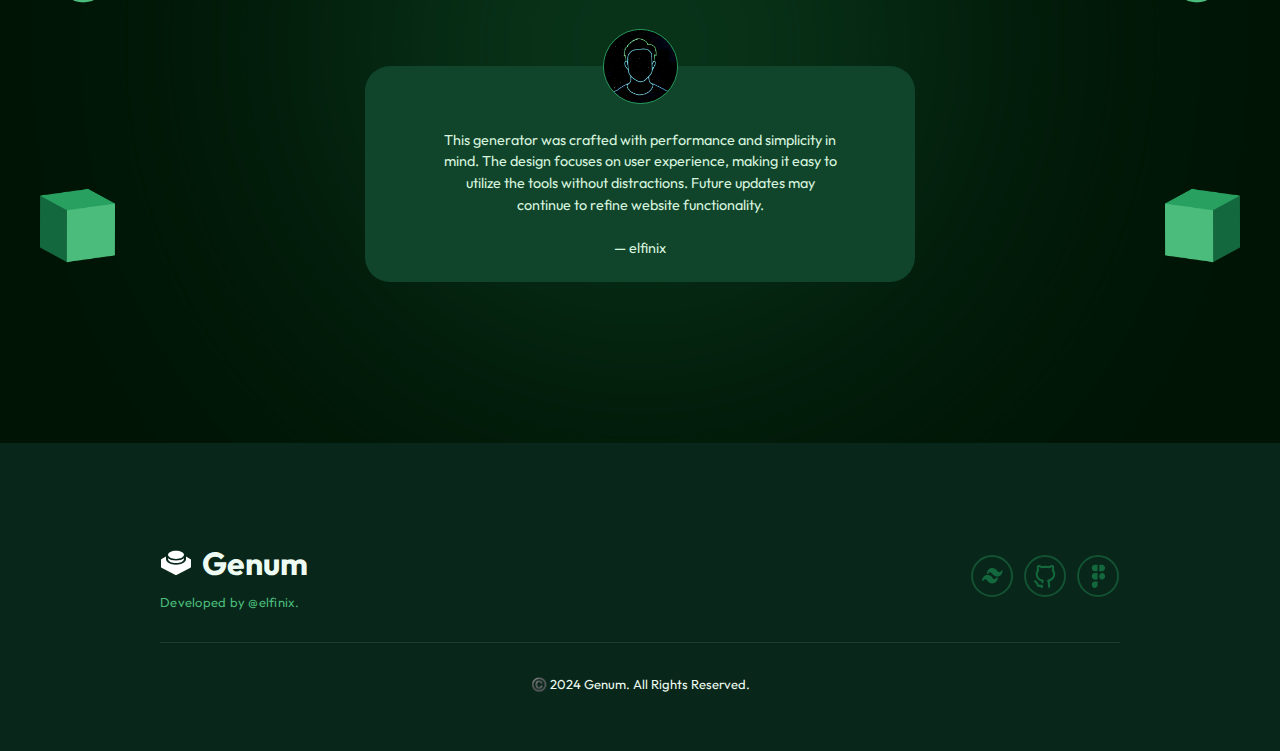
==== commit 8bba61e2: "Blob fix" ====
--- a/index.html
+++ b/index.html
@@ -13,7 +13,7 @@
         <link rel="stylesheet" href="./src/css/global.css" />
         <link rel="stylesheet" href="./src/css/header.css" />
         <link rel="stylesheet" href="./src/css/footer.css" />
-        <!-- <link rel="stylesheet" href="./src/css/blobs.css" /> -->
+        <link rel="stylesheet" href="./src/css/blobs.css" />
         <link rel="icon" href="/src/images/favicon.ico" type="image/x-icon" />
         <title>Genum: Your Random Generator</title>
     </head>
--- a/src/css/blobs.css
+++ b/src/css/blobs.css
@@ -1,14 +1,12 @@
 /* BLOBS */
 
-.blob__blur1 {
+/* .blob__blur1 {
     position: absolute;
 
     width: 34.8rem;
     height: 34.6rem;
     margin-top: -4.3rem;
     margin-left: -16rem;
-    /* margin-right: 70.9rem;
-    margin-bottom: 111rem; */
     top: -69px;
 
     background: #28a160;
@@ -23,8 +21,6 @@
     height: 34.6rem;
     margin-top: 20.3rem;
     margin-left: 75.3rem;
-    /* margin-right: -20rem;
-    margin-bottom: 86.6rem; */
     top: -69px;
 
     background: #1a814b;
@@ -40,27 +36,74 @@
     margin-top: 63.4rem;
     left: 20%;
     transform: translateX(-20%);
-    /* margin-right: 46.7rem;
-    margin-bottom: 33.4rem; */
 
     background: #28a160;
     opacity: 0.65;
     filter: blur(200px);
     border-radius: 80%;
     z-index: -1;
+} */
+
+.blob__blur1 {
+    position: absolute;
+    top: 0;
+    left: 0;
+    width: 34.8rem;
+    height: 34.6rem;
+    background: #28a160;
+    opacity: 0.25;
+    filter: blur(200px);
+    z-index: -1;
 }
 
-/* .blob__blur4 {
+.blob__blur2 {
     position: absolute;
+    top: 0;
+    right: 0;
+    margin-top: 20rem;
     width: 34.8rem;
     height: 34.6rem;
-    margin-top: 91.6rem;
-    margin-left: 68.1rem;
+    background: #1a814b;
+    opacity: 0.25;
+    filter: blur(200px);
+    z-index: -1;
+}
 
+.blob__blur3 {
+    position: absolute;
+    left: 50%;
+    width: 34.8rem;
+    height: 34.6rem;
+    margin-top: 83.4rem;
 
     background: #28a160;
-    opacity: 0.65;
+    opacity: 0.25;
     filter: blur(200px);
-    border-radius: 100%;
+    border-radius: 80%;
+    transform: translateX(-50%);
     z-index: -1;
-} */
+}
+
+@media (max-width: 1440px) {
+    .blob__blur1,
+    .blob__blur2,
+    .blob__blur3 {
+        opacity: 35%;
+    }
+}
+
+@media (max-width: 768px) {
+    .blob__blur1,
+    .blob__blur2,
+    .blob__blur3 {
+        width: 20rem;
+        height: 20rem;
+        filter: blur(100px);
+    }
+
+    .blob__blur3 {
+        bottom: 0;
+        left: 50%;
+        transform: translateX(-50%);
+    }
+}
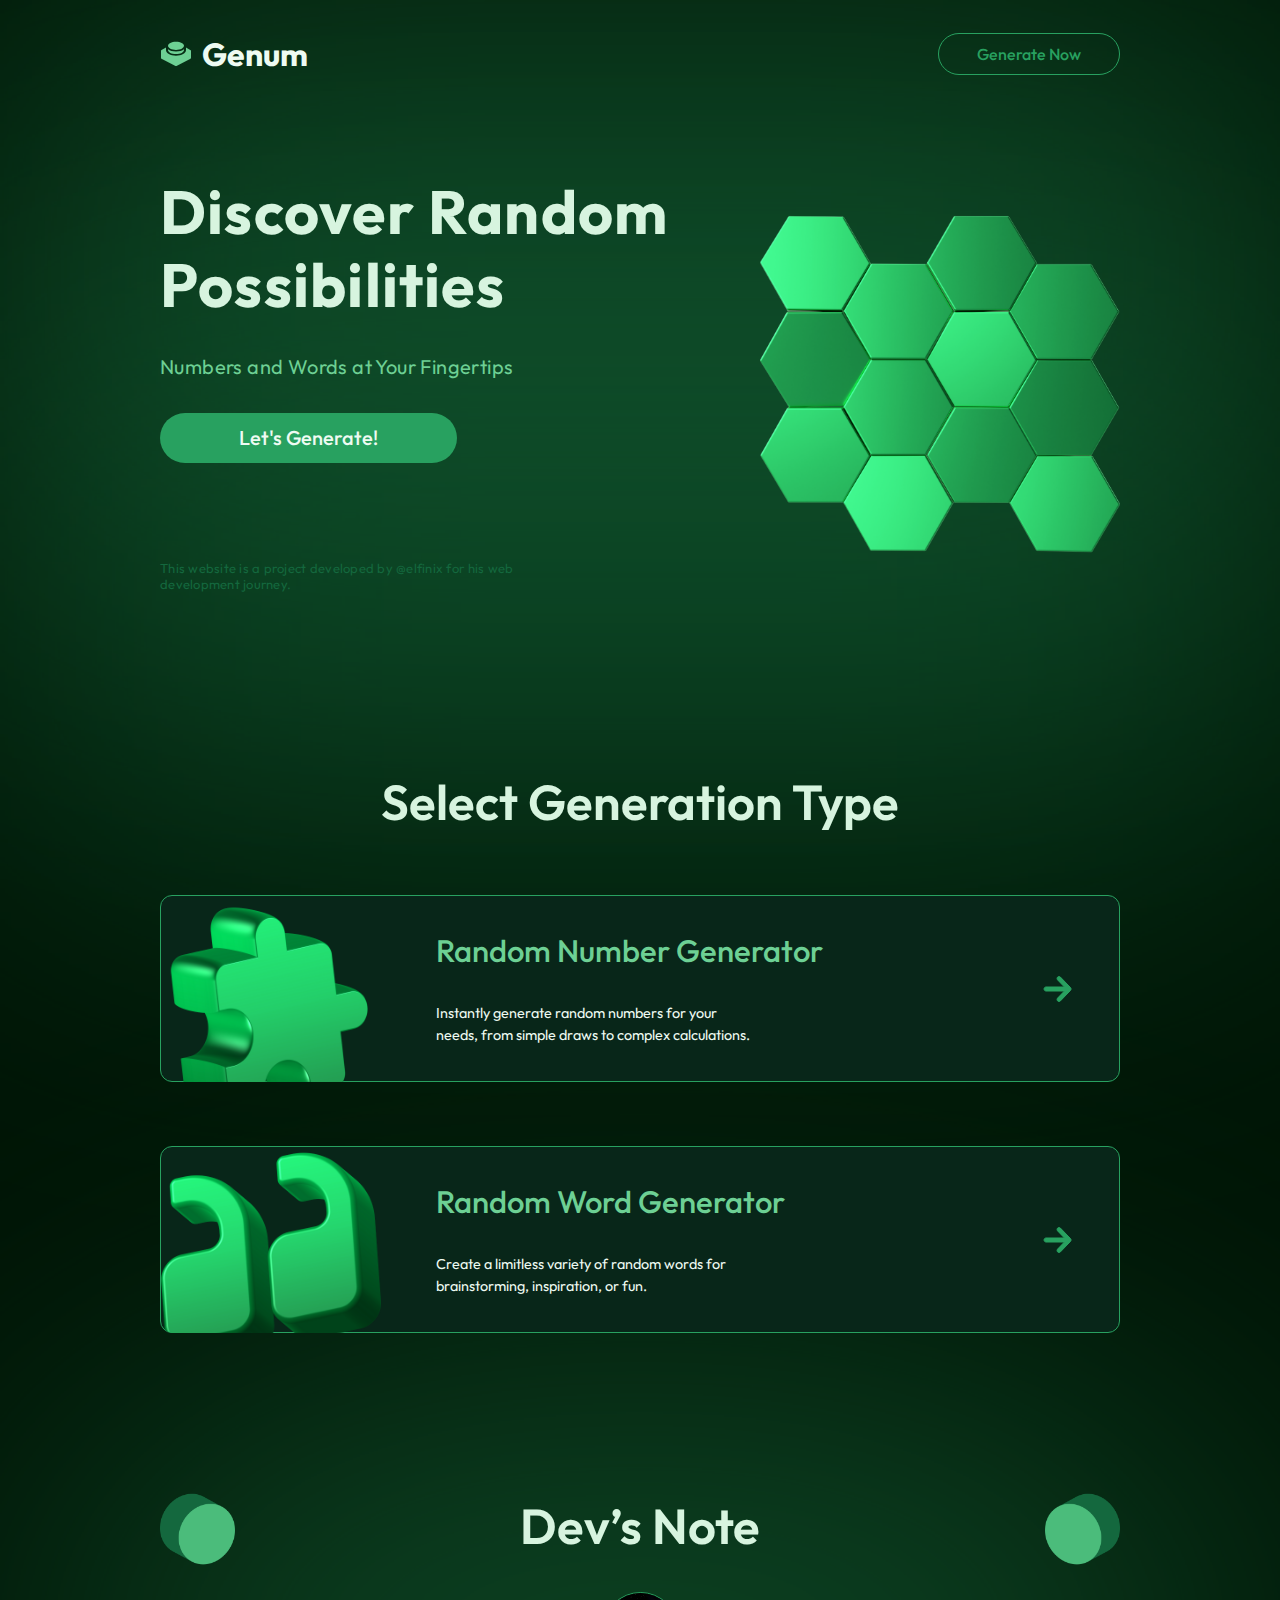
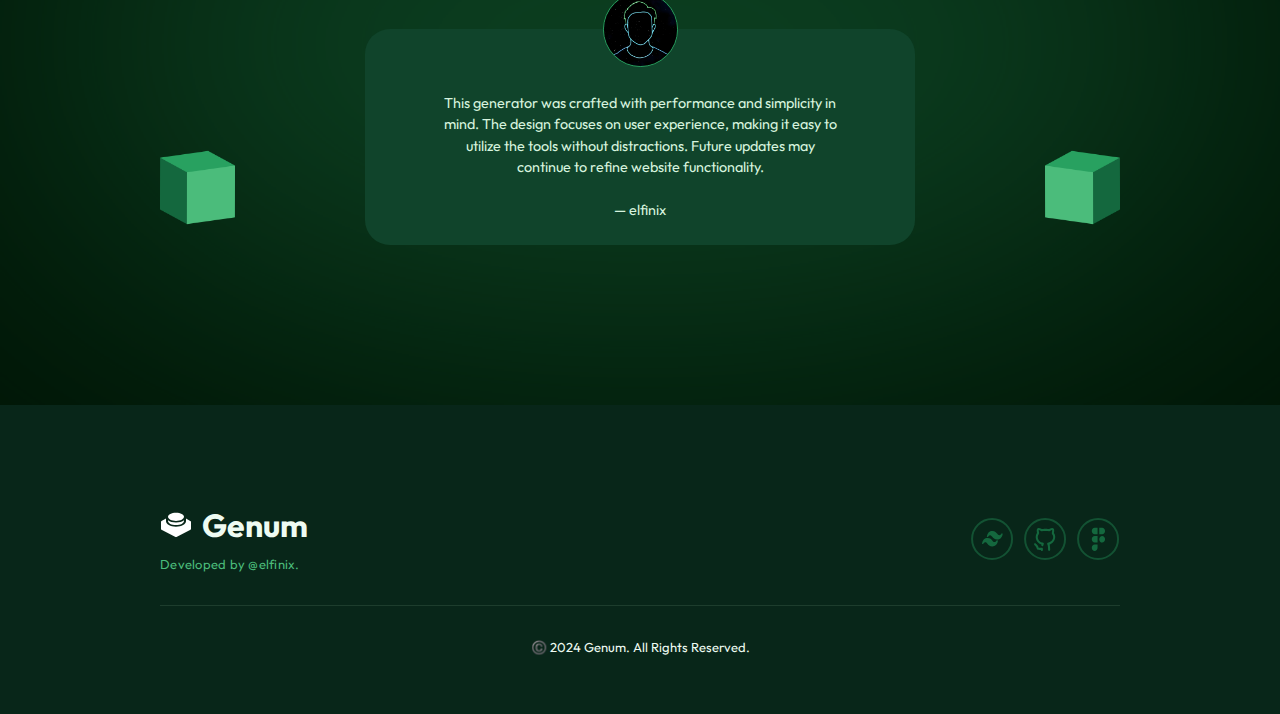
==== commit 58a8a6a8: "Make landing page responsive" ====
--- a/index.html
+++ b/index.html
@@ -14,6 +14,8 @@
         <link rel="stylesheet" href="./src/css/header.css" />
         <link rel="stylesheet" href="./src/css/footer.css" />
         <link rel="stylesheet" href="./src/css/blobs.css" />
+
+        <link rel="stylesheet" href="./src/css/responsive/resp-index.css" />
         <link rel="icon" href="/src/images/favicon.ico" type="image/x-icon" />
         <title>Genum: Your Random Generator</title>
     </head>
--- a/src/css/index.css
+++ b/src/css/index.css
@@ -1,4 +1,9 @@
 /* HERO */
+
+.container {
+    /* border: red 1px solid; */
+    max-width: 75rem;
+}
 
 .hero__container {
     margin: 6.25rem auto;
@@ -35,7 +40,8 @@
     font-size: 3.8125rem;
     font-style: normal;
     font-weight: 700;
-    line-height: 120%; /* 4.575rem */
+    line-height: 120%;
+    /* 4.575rem */
     letter-spacing: 0.07625rem;
 }
 
@@ -48,7 +54,8 @@
     font-size: 1.25rem;
     font-style: normal;
     font-weight: 400;
-    line-height: 120%; /* 1.5rem */
+    line-height: 120%;
+    /* 1.5rem */
     letter-spacing: 0.025rem;
 }
 
@@ -66,7 +73,8 @@
     font-size: 1.25rem;
     font-style: normal;
     font-weight: 500;
-    line-height: 1.375rem; /* 110% */
+    line-height: 1.375rem;
+    /* 110% */
     transition: all 0.2s ease;
 }
 
@@ -82,7 +90,8 @@
     font-size: 0.8125rem;
     font-style: normal;
     font-weight: 400;
-    line-height: 120%; /* 0.975rem */
+    line-height: 120%;
+    /* 0.975rem */
     letter-spacing: 0.01625rem;
 }
 
@@ -93,8 +102,10 @@
 
 .hero__img {
     max-width: 70%;
+    min-width: 25rem;
     height: auto;
 }
+
 
 /* GEN TYPE */
 .menu__container {
@@ -123,7 +134,8 @@
     font-size: 3.0625rem;
     font-style: normal;
     font-weight: 600;
-    line-height: 120%; /* 3.675rem */
+    line-height: 120%;
+    /* 3.675rem */
 }
 
 .gen__container {
@@ -193,7 +205,8 @@
     font-size: 0.9rem;
     font-style: normal;
     font-weight: 400;
-    line-height: 150%; /* 1.21875rem */
+    line-height: 150%;
+    /* 1.21875rem */
 }
 
 .gen__arrow {
@@ -251,7 +264,8 @@
     font-size: 3.0625rem;
     font-style: normal;
     font-weight: 600;
-    line-height: 120%; /* 3.675rem */
+    line-height: 120%;
+    /* 3.675rem */
 }
 
 .dev-quote__container {
@@ -284,7 +298,8 @@
     font-size: 0.9rem;
     font-style: normal;
     font-weight: 400;
-    line-height: 150%; /* 1.21875rem */
+    line-height: 150%;
+    /* 1.21875rem */
 }
 
 .dev__rect {
@@ -297,9 +312,4 @@
     border-radius: 1.5625rem;
     background: var(--emerald-900, #10442b);
     z-index: -1;
-}
-
-.container {
-    /* border: red 1px solid; */
-    max-width: 75rem;
-}
+}--- a/src/css/footer.css
+++ b/src/css/footer.css
@@ -1,7 +1,7 @@
 /* FOOTER */
 .footer__container {
     position: relative;
-    padding: 6.25rem 10rem;
+    padding: 6.25rem 0;
     padding-bottom: 3.5rem;
     margin: 0 auto;
     margin-top: 6.25rem;
@@ -50,7 +50,8 @@
     font-size: 0.8125rem;
     font-style: normal;
     font-weight: 400;
-    line-height: 120%; /* 0.975rem */
+    line-height: 120%;
+    /* 0.975rem */
     letter-spacing: 0.01625rem;
 }
 
@@ -79,7 +80,8 @@
     font-size: 0.8125rem;
     font-style: normal;
     font-weight: 400;
-    line-height: 150%; /* 1.21875rem */
+    line-height: 150%;
+    /* 1.21875rem */
 }
 
 #tailwindLogo,
@@ -125,4 +127,4 @@
 
 #figmaLogo:hover path {
     fill: var(--emerald-300);
-}
+}--- a/src/css/blobs.css
+++ b/src/css/blobs.css
@@ -85,25 +85,11 @@
 }
 
 @media (max-width: 1440px) {
+
     .blob__blur1,
     .blob__blur2,
     .blob__blur3 {
+        width: 100%;
         opacity: 35%;
     }
-}
-
-@media (max-width: 768px) {
-    .blob__blur1,
-    .blob__blur2,
-    .blob__blur3 {
-        width: 20rem;
-        height: 20rem;
-        filter: blur(100px);
-    }
-
-    .blob__blur3 {
-        bottom: 0;
-        left: 50%;
-        transform: translateX(-50%);
-    }
-}
+}--- a/src/css/responsive/resp-index.css
+++ b/src/css/responsive/resp-index.css
@@ -0,0 +1,210 @@
+/*  Responsive Grid Media Queries - 1280, 1024, 768, 480
+*   1280-1024   - desktop (default grid)
+*   1024-768    - tablet landscape
+*   768-480     - tablet 
+*   480-less    - phone landscape & smaller */
+
+
+.container {
+    /* border: red 1px solid; */
+    max-width: 75%;
+}
+
+@media all and (min-width: 1024px) and (max-width: 1280px) {
+    .hero__img {
+        max-width: 70%;
+        min-width: 22.5rem;
+        height: auto;
+    }
+}
+
+
+@media all and (min-width: 768px) and (max-width: 1024px) {
+    .hero__img {
+        display: none;
+    }
+
+    .hero__left {
+        width: 100%;
+        align-items: center;
+    }
+
+    .hero__left h1,
+    .hero__left p {
+        text-align: center;
+    }
+
+    .hero__left__feat {
+        align-items: center;
+    }
+
+    .hero__note {
+        width: 100%;
+    }
+
+    .dev__rect {
+        width: 25rem;
+    }
+
+    .dev-quote__container {
+        width: 20rem;
+    }
+
+    .dev-quote__container p {
+        font-size: 0.8rem;
+    }
+
+    .img__container {
+        height: 99%;
+    }
+
+}
+
+@media all and (min-width: 480px) and (max-width: 768px) {
+
+    .landing__h2 {
+        font-size: 2.65rem;
+    }
+
+    .hero__img {
+        display: none;
+    }
+
+    .hero__left {
+        width: 100%;
+        align-items: center;
+    }
+
+    .hero__left h1,
+    .hero__left p {
+        text-align: center;
+    }
+
+    .hero__left__feat {
+        align-items: center;
+    }
+
+    .hero__note {
+        width: 100%;
+    }
+
+    .dev__rect {
+        width: 20rem;
+    }
+
+    .dev-quote__container {
+        width: 15rem;
+    }
+
+    .dev-quote__container p {
+        font-size: 0.7rem;
+    }
+
+    .graphic__container img {
+        height: 3.5rem;
+    }
+
+    .img__container {
+        display: none;
+    }
+
+    .gen__container {
+        padding: 2.5rem;
+    }
+
+    .gen__title {
+        font-size: 1.6rem;
+    }
+
+
+}
+
+@media all and (max-width: 480px) {
+
+    .header__button {
+        font-size: 0.65rem;
+        padding: 0.45rem 1.25rem;
+    }
+
+    .hero__h1 {
+        font-size: 3rem;
+    }
+
+    .landing__h2 {
+        font-size: 1.75rem;
+    }
+
+    .hero__img {
+        display: none;
+    }
+
+    .hero__left {
+        width: 100%;
+        align-items: center;
+    }
+
+    .hero__left h1,
+    .hero__left p {
+        text-align: center;
+    }
+
+    .hero__left__feat {
+        align-items: center;
+    }
+
+    .hero__note {
+        width: 100%;
+    }
+
+    .dev__rect {
+        width: 20rem;
+    }
+
+    .dev-quote__container {
+        width: 15rem;
+        gap: 2rem;
+    }
+
+    .dev__quote {
+        font-size: 0.7rem;
+        width: 85%;
+    }
+
+
+    .dev__h2 {
+        font-size: 2.25rem;
+    }
+
+    .graphic__container img {
+        height: 3.5rem;
+    }
+
+    .img__container {
+        display: none;
+    }
+
+    .gen__container {
+        padding: 2rem;
+        height: auto;
+        flex-direction: column;
+    }
+
+    .gen-text__container {
+        width: 100%;
+    }
+
+    .gen__title {
+        font-size: 1.26rem;
+    }
+
+    .gen__body {
+        width: auto;
+        font-size: 0.65rem;
+    }
+
+    .gen__arrow {
+        align-self: flex-end;
+        margin-top: 1rem;
+        width: 1rem;
+    }
+}